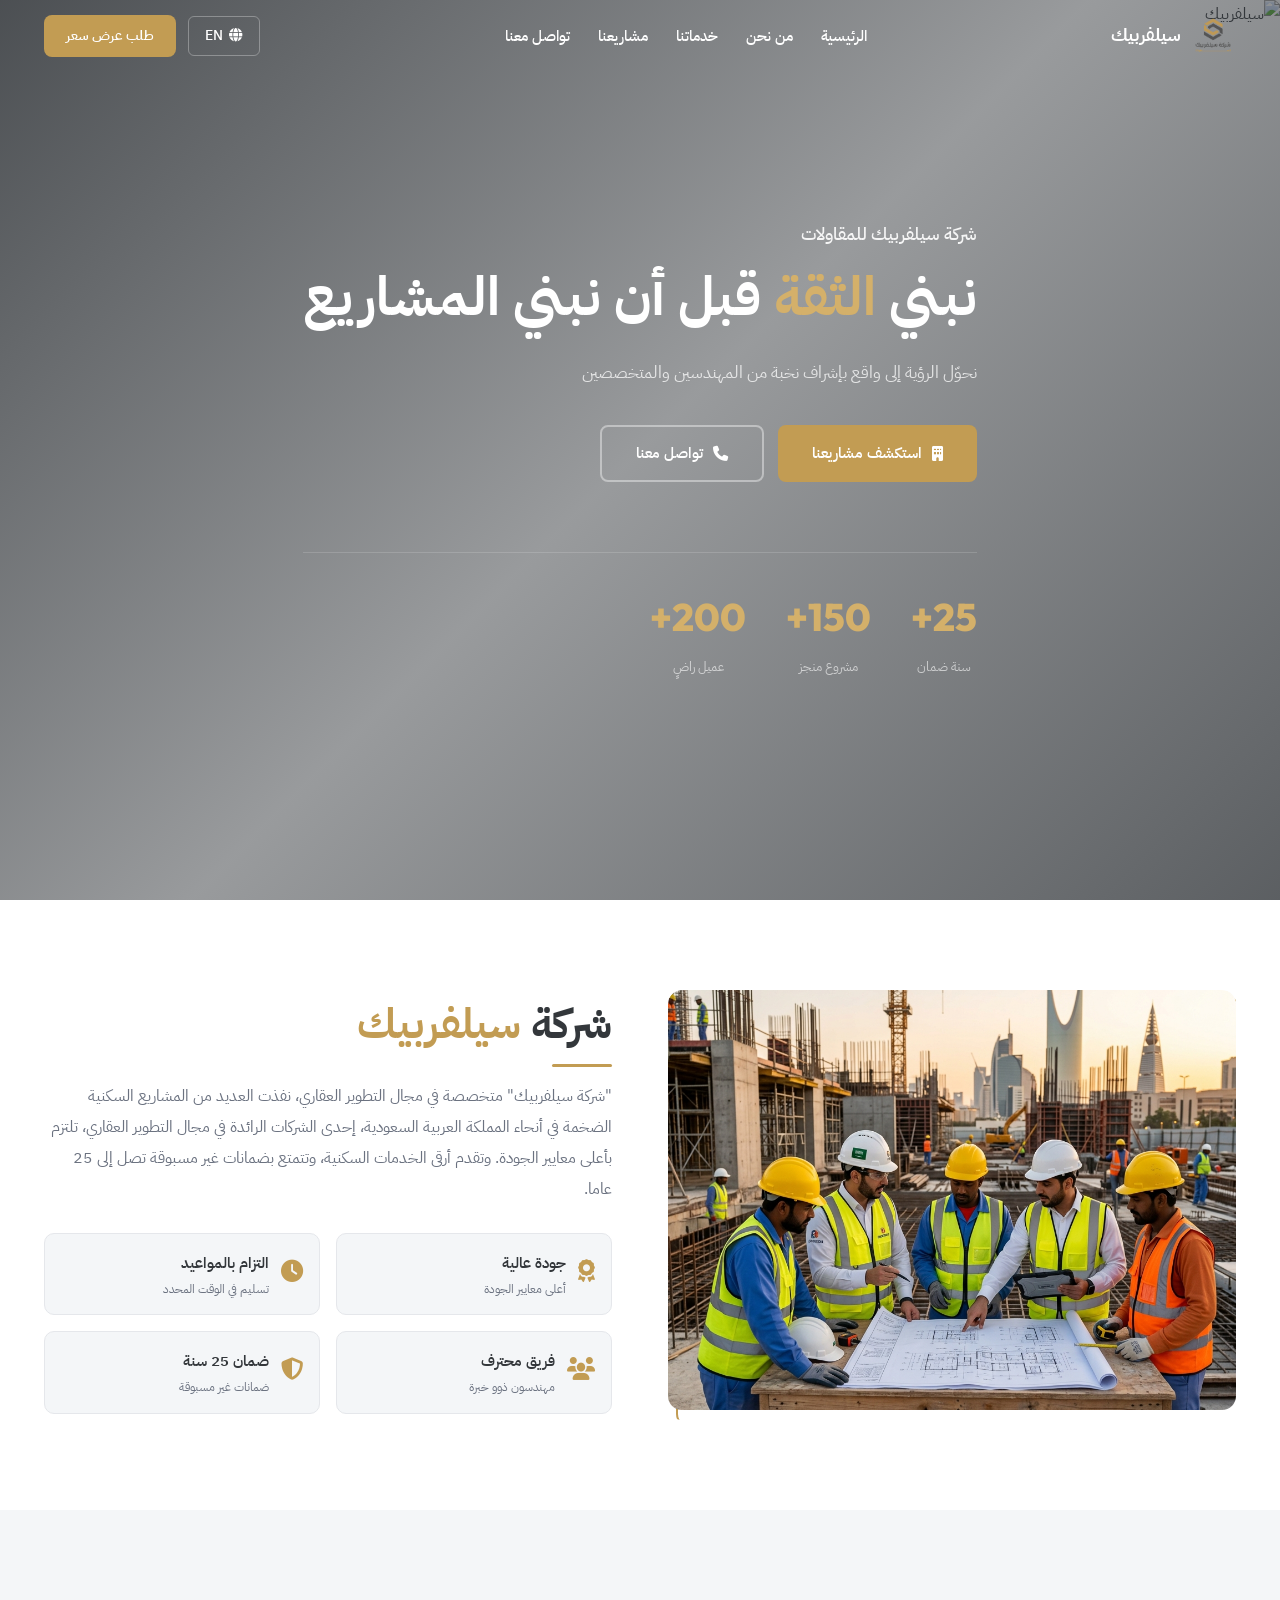
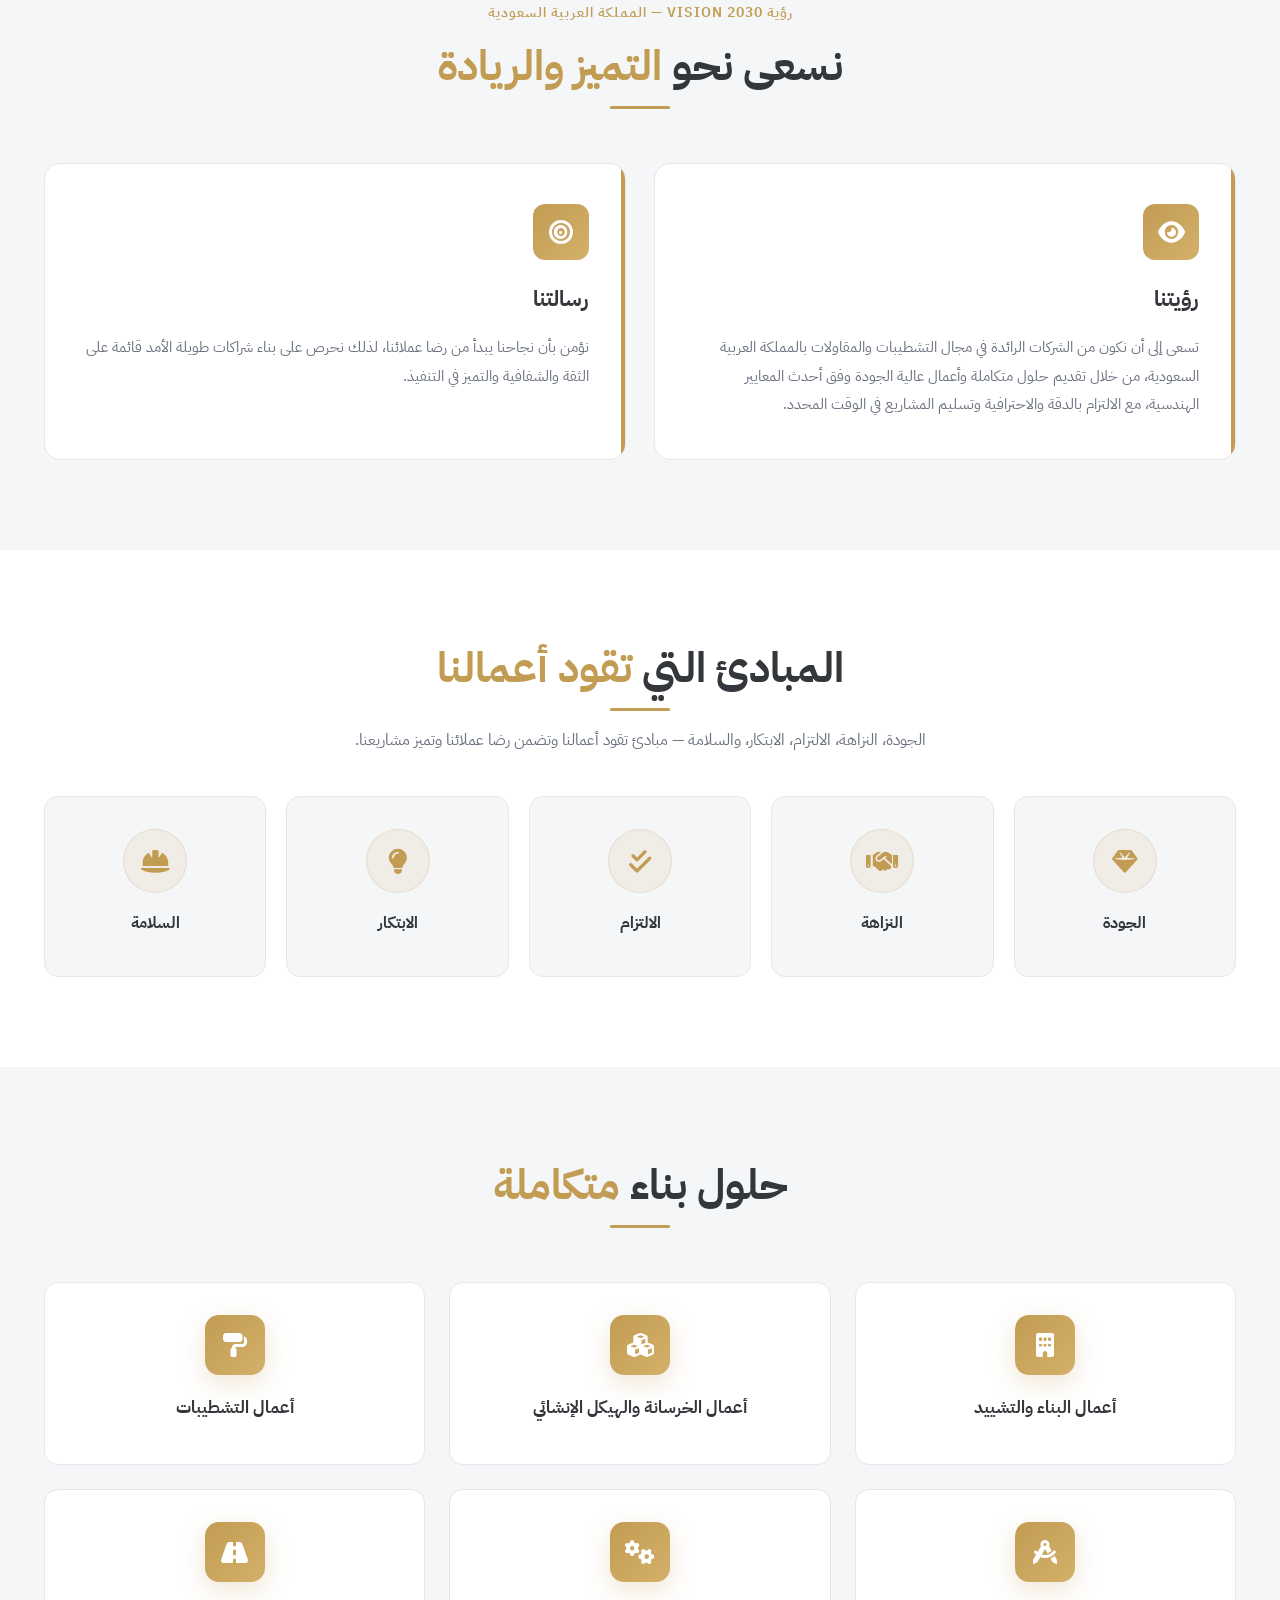
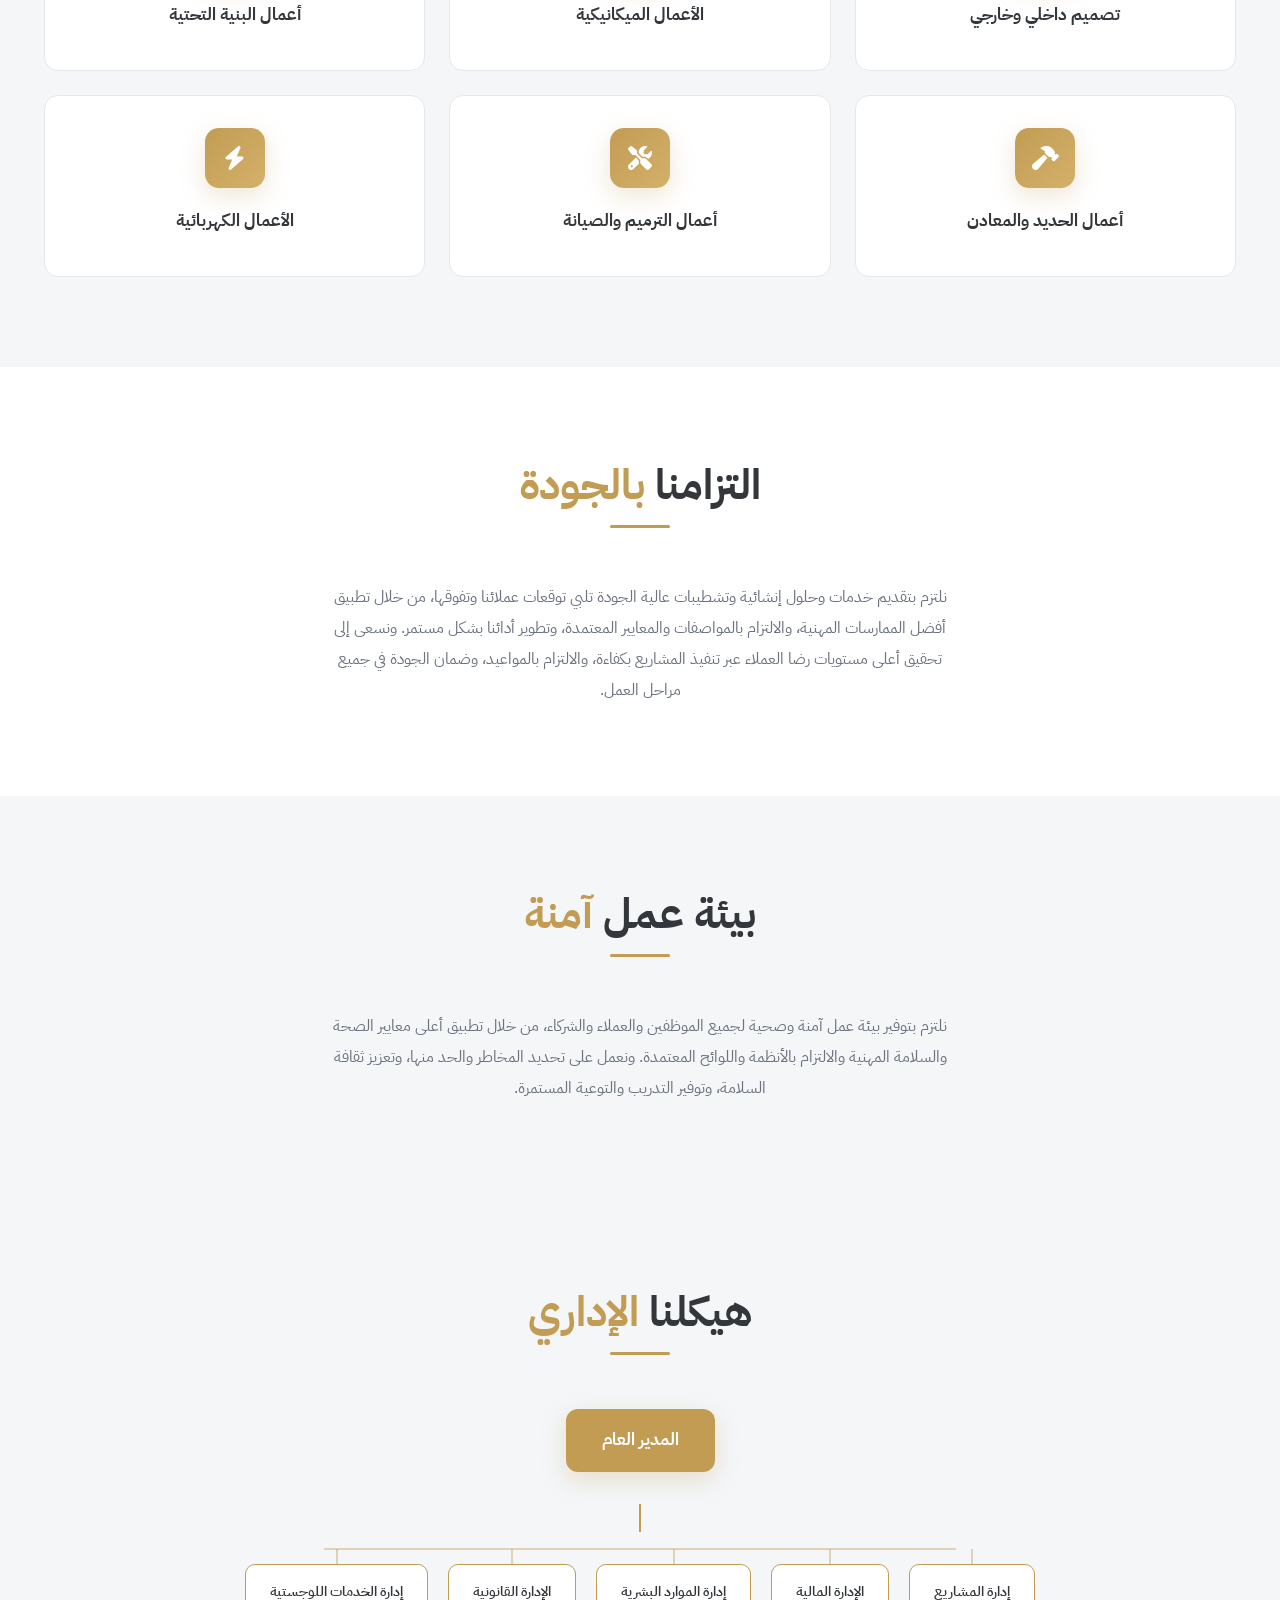
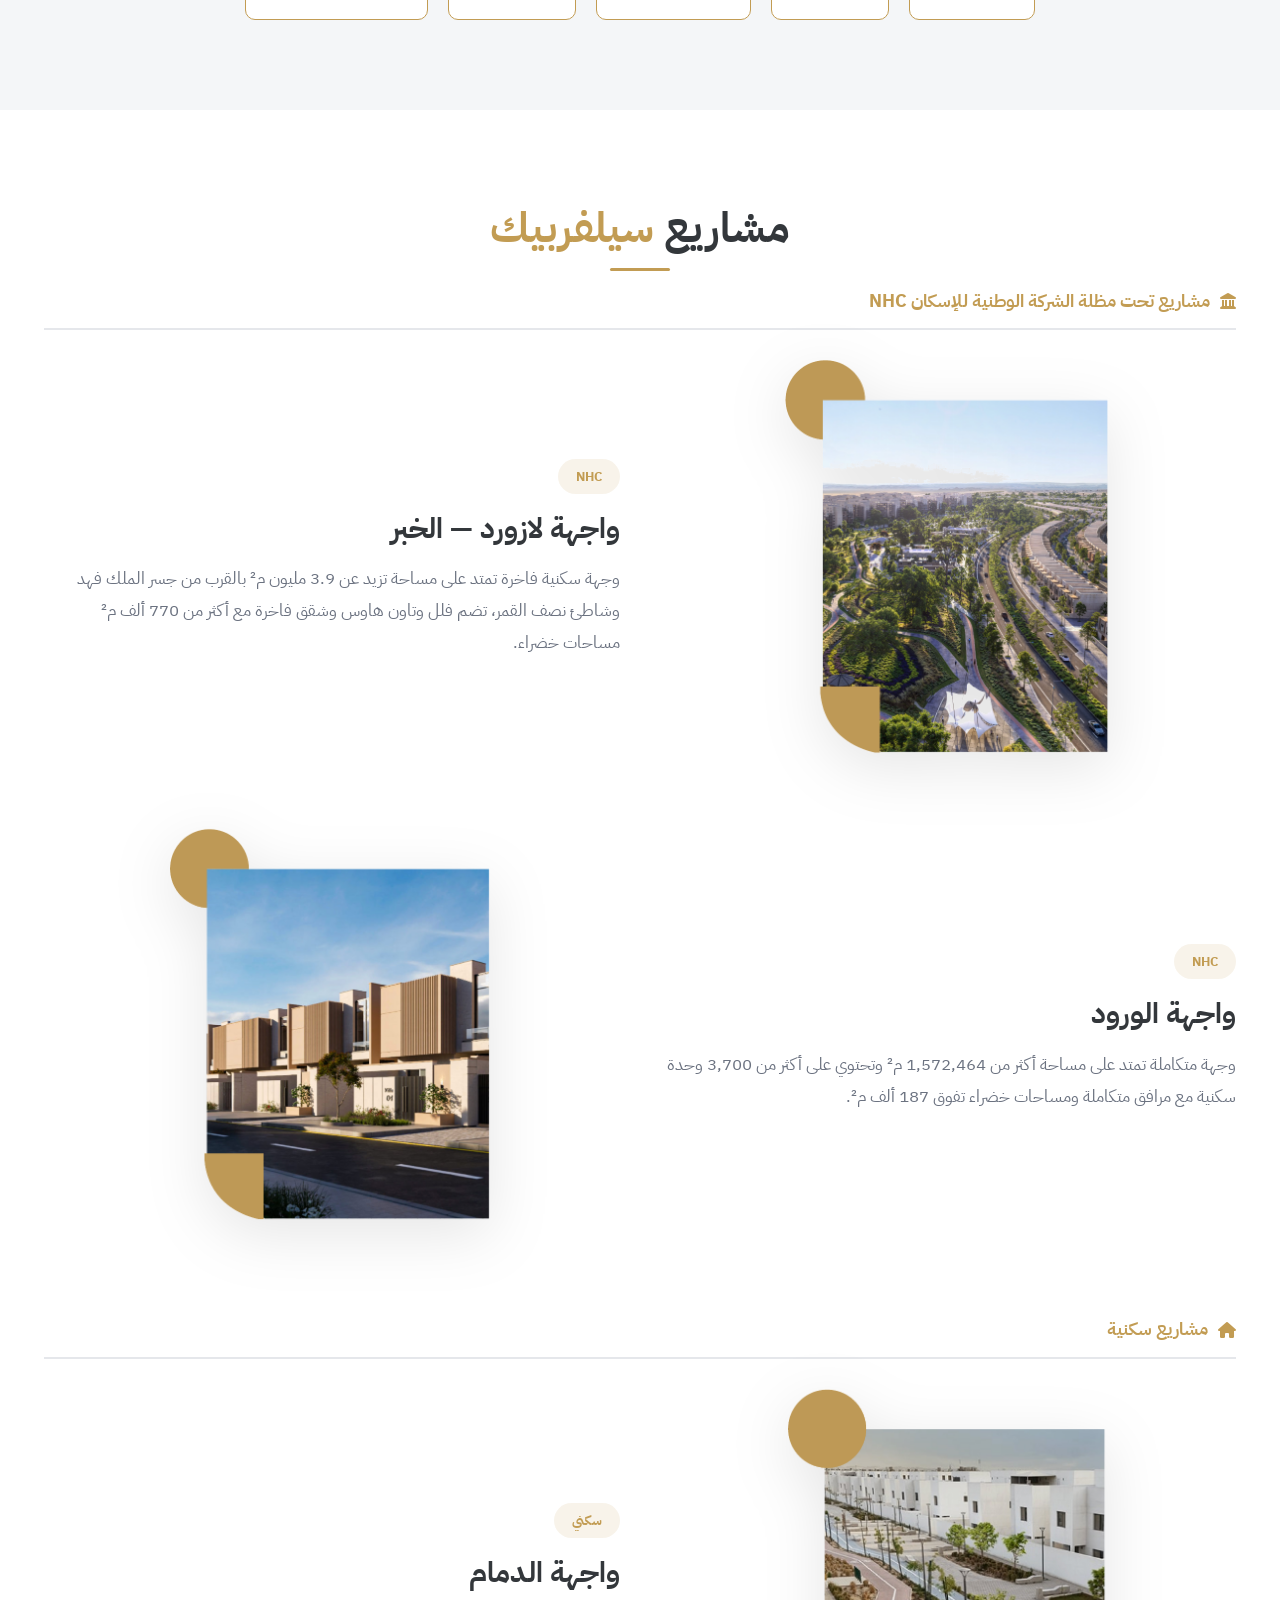
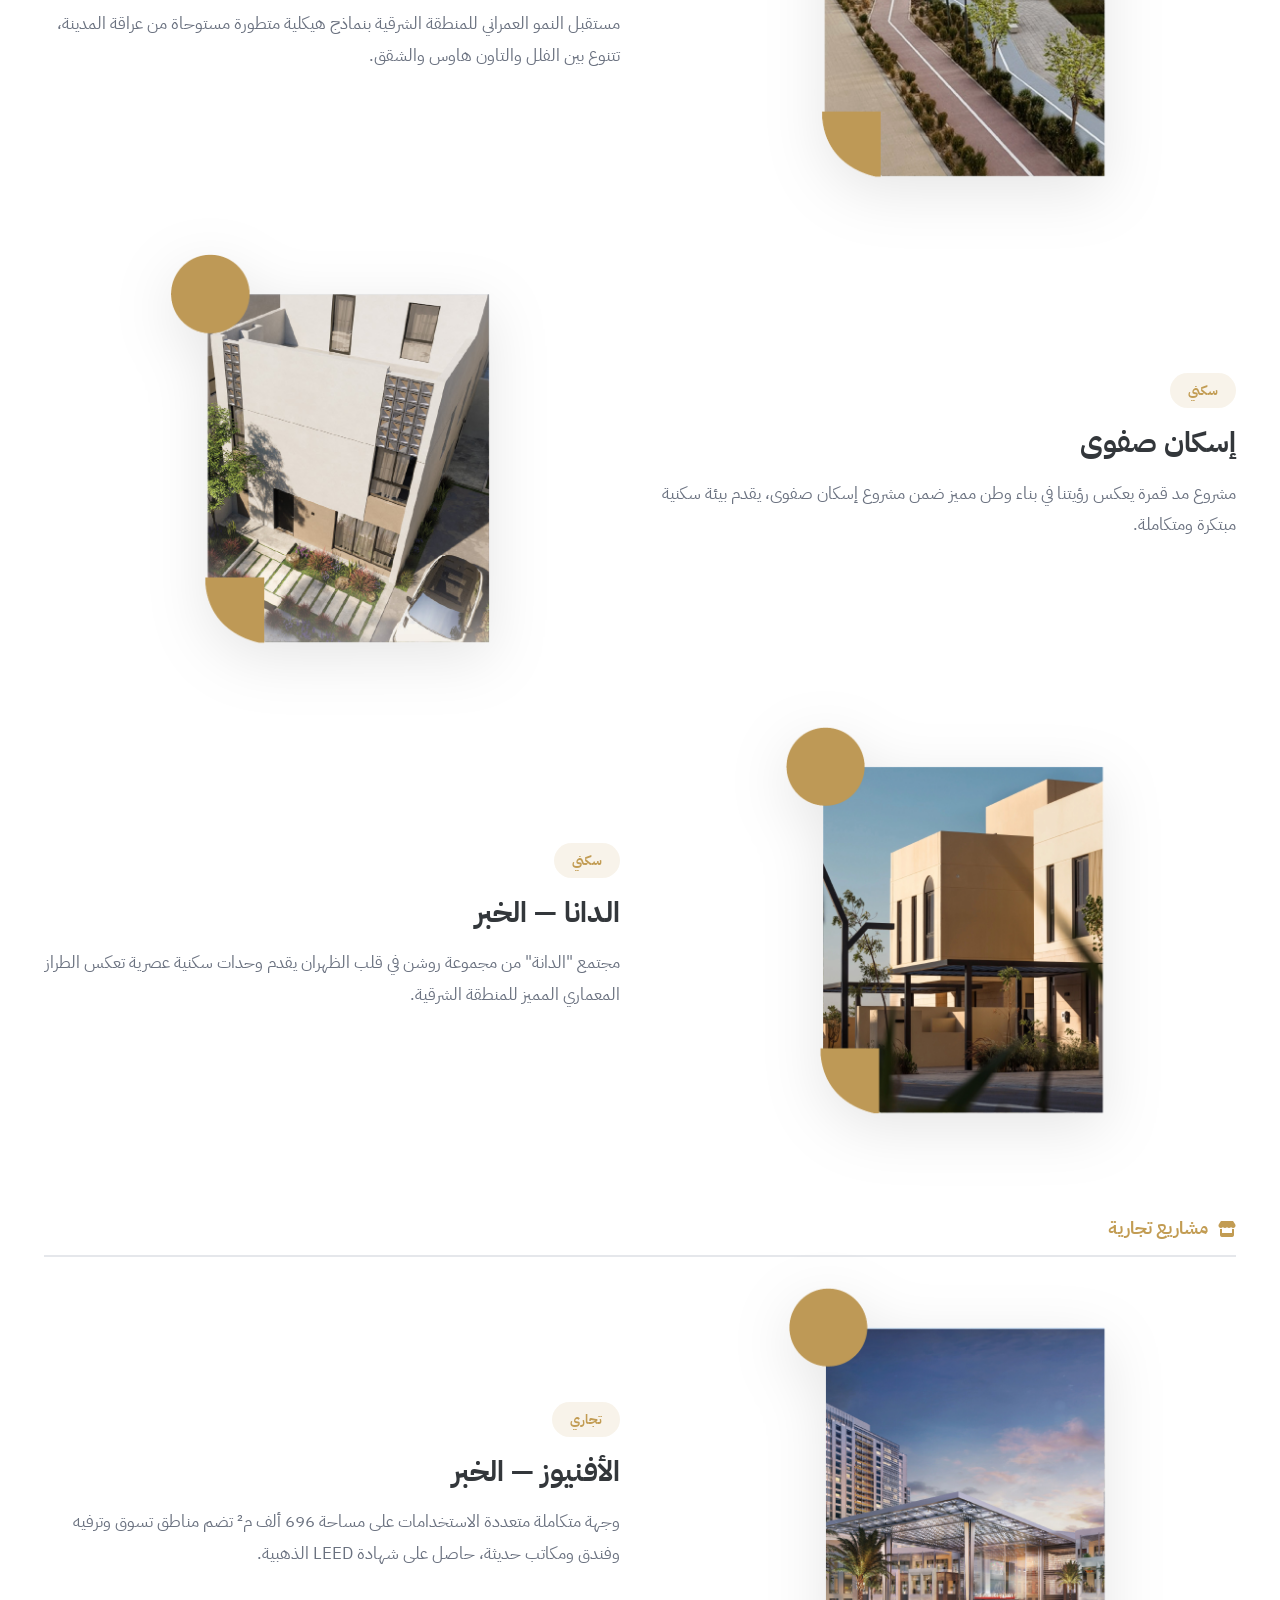
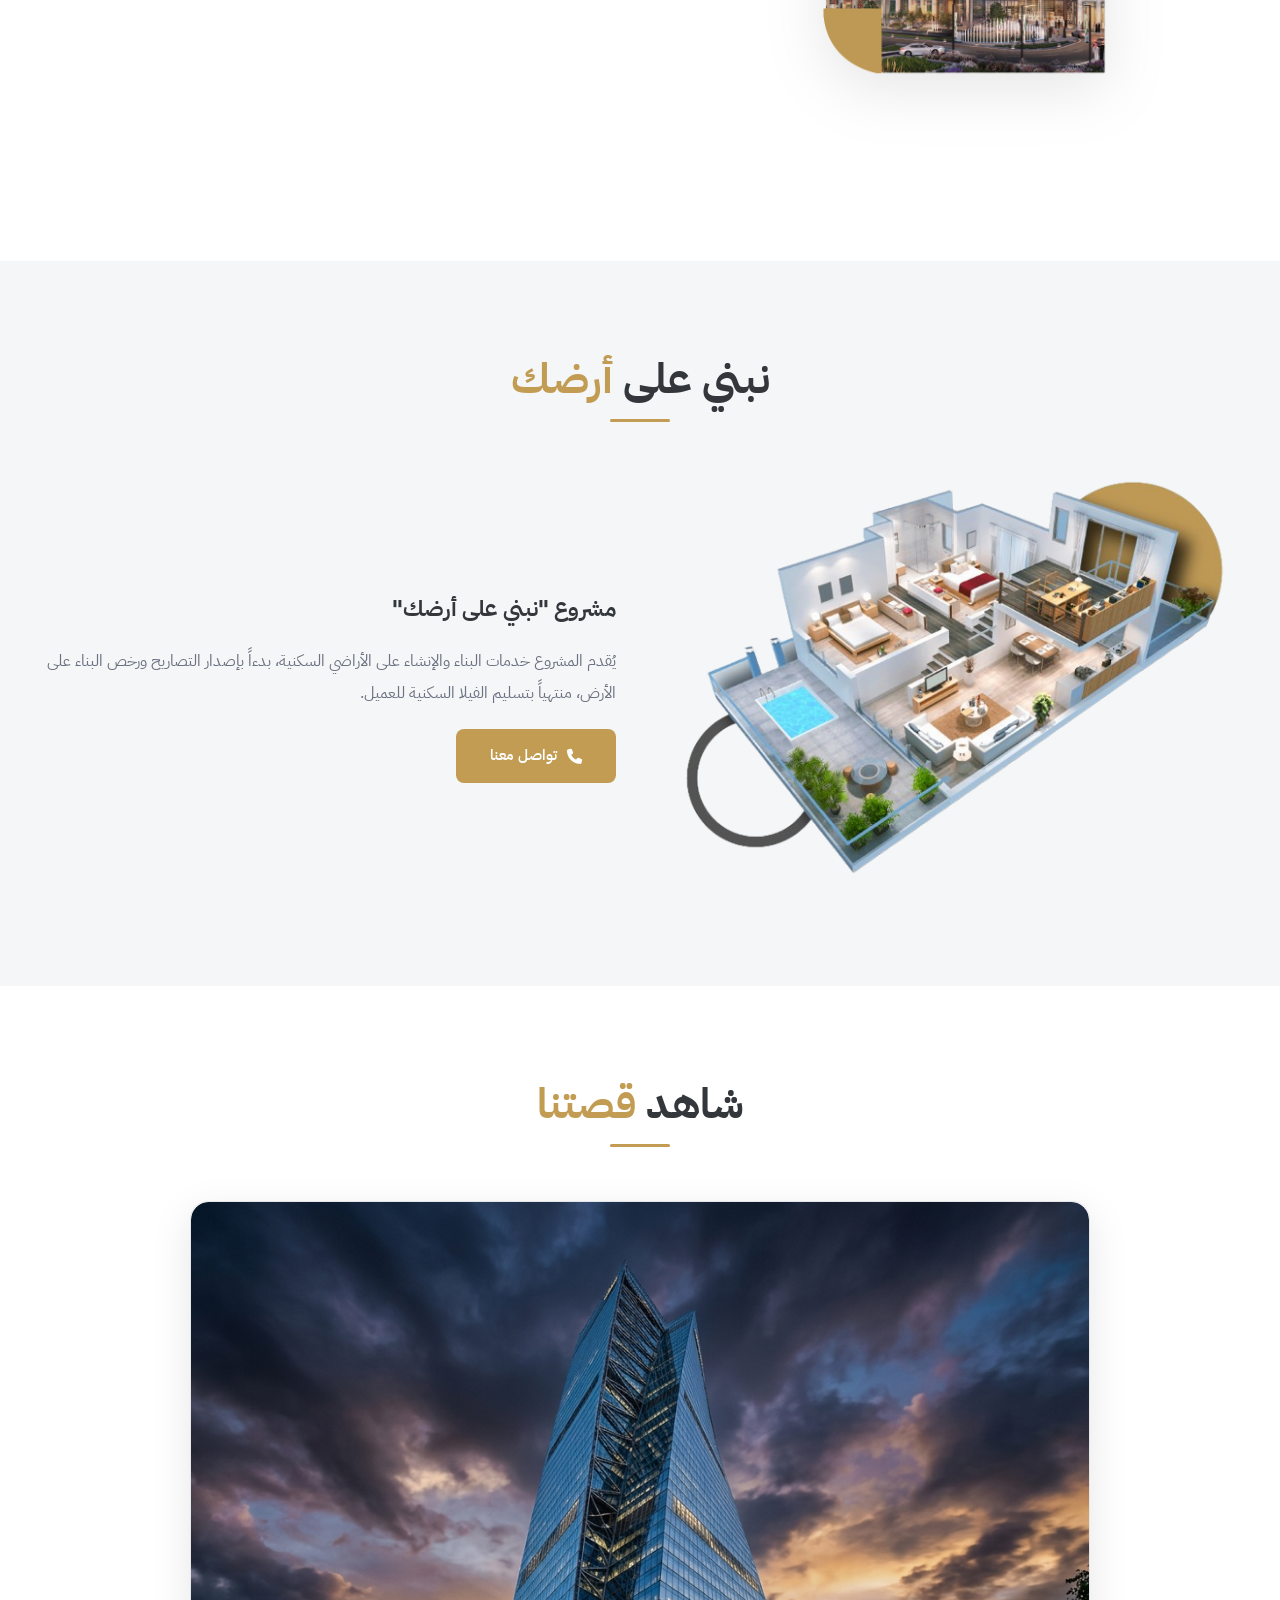
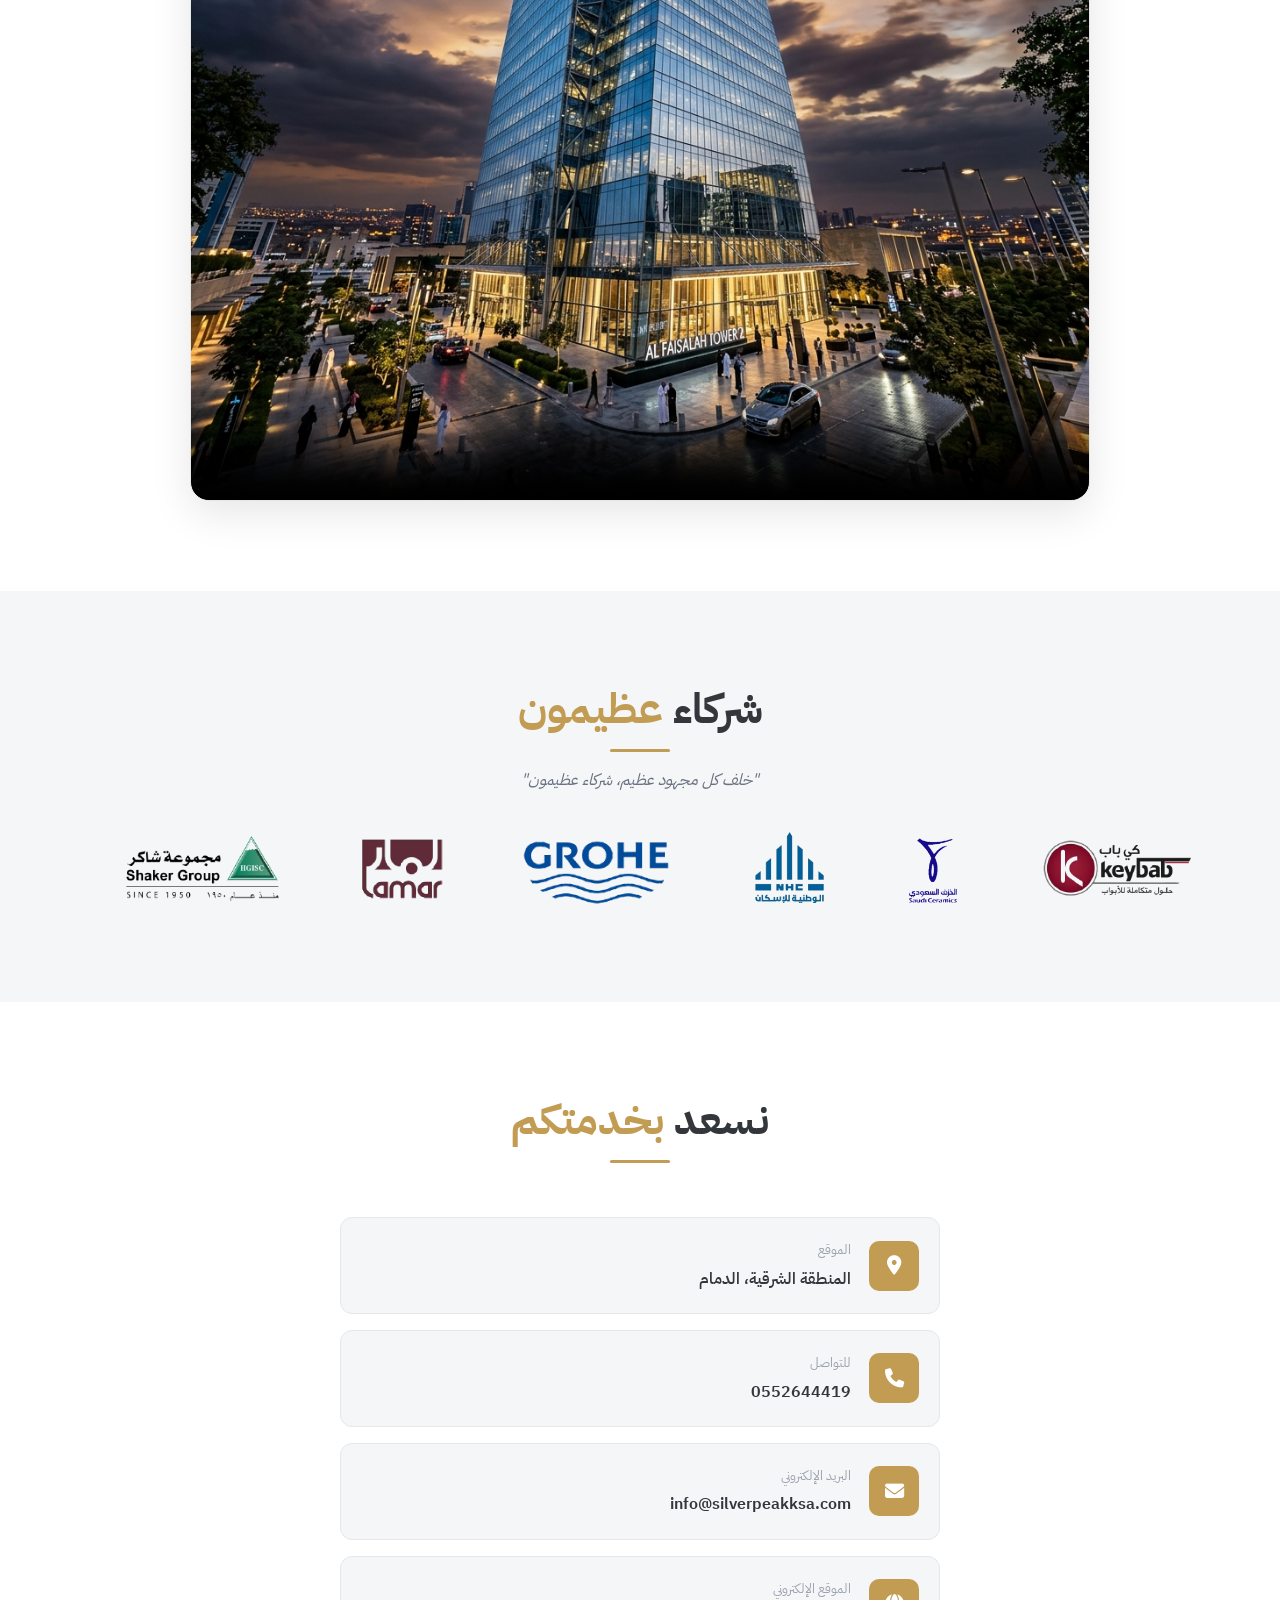
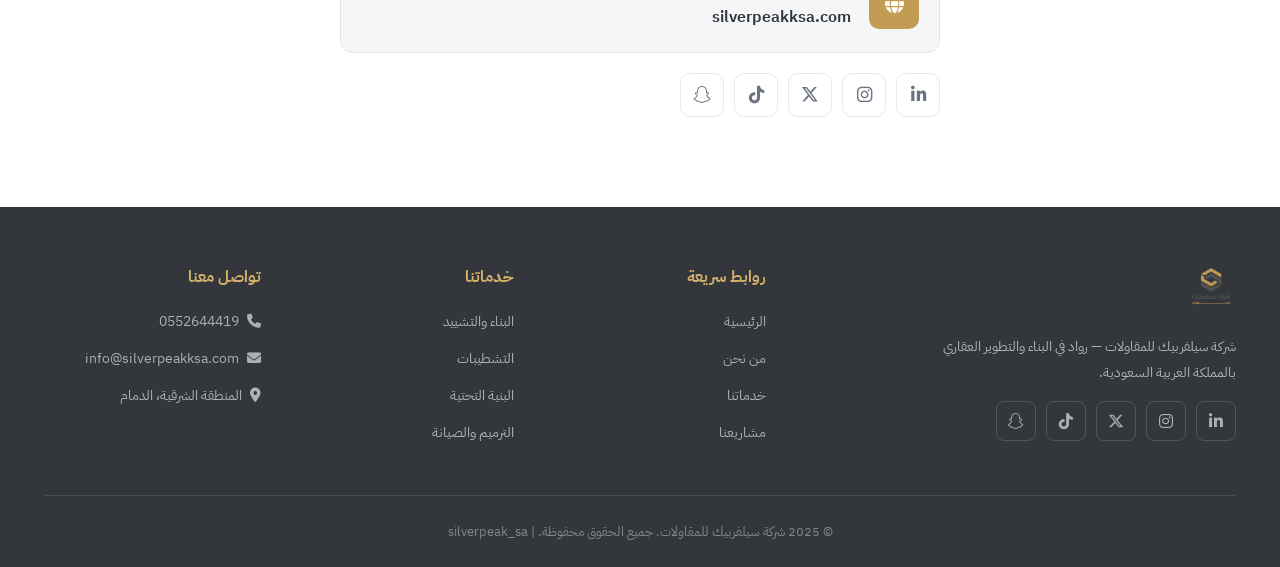
==== ar/index.html @ 05901c63 "Complete SilverPeak bilingual website" ====
<!DOCTYPE html><html lang="ar" dir="rtl"><head><meta charset="UTF-8"><meta name="viewport" content="width=device-width,initial-scale=1.0"><title>شركة سيلفربيك للمقاولات</title><meta name="description" content="شركة سيلفربيك للمقاولات - رواد في البناء والتطوير العقاري"><link rel="icon" href="../assets/images/logo.png"><link rel="stylesheet" href="../style.css"><link rel="stylesheet" href="https://cdnjs.cloudflare.com/ajax/libs/font-awesome/6.5.1/css/all.min.css"></head><body dir="rtl">

<nav class="navbar" id="navbar"><div class="container">
<a href="#" class="navbar-logo"><img src="../assets/images/logo.png" alt="سيلفربيك"><span>سيلفربيك</span></a>
<ul class="nav-links" id="navLinks">
<li><a href="#home">الرئيسية</a></li><li><a href="#about">من نحن</a></li><li><a href="#services">خدماتنا</a></li><li><a href="#projects">مشاريعنا</a></li><li><a href="#contact">تواصل معنا</a></li>
</ul>
<div class="nav-cta"><a href="../en/" class="lang-switch"><i class="fas fa-globe"></i> EN</a><a href="#contact" class="btn btn-gold">طلب عرض سعر</a></div>
<button class="mobile-toggle" id="mobileToggle" aria-label="القائمة"><i class="fas fa-bars"></i></button>
</div></nav>

<section class="hero" id="home"><div class="hero-bg"><img src="../assets/images/hero.png" alt="سيلفربيك"><div class="hero-overlay"></div></div><div class="container"><div class="hero-content">

<p class="hero-company">شركة سيلفربيك للمقاولات</p>
<h1>نبني <span style="color:var(--gold-light)">الثقة</span> قبل أن نبني المشاريع</h1>
<p class="hero-slogan">نحوّل الرؤية إلى واقع بإشراف نخبة من المهندسين والمتخصصين</p>
<div class="hero-buttons"><a href="#projects" class="btn btn-gold"><i class="fas fa-building"></i> استكشف مشاريعنا</a><a href="#contact" class="btn btn-outline" style="border-color:rgba(255,255,255,0.4);color:#fff"><i class="fas fa-phone"></i> تواصل معنا</a></div>
</div>
<div class="hero-stats"><div class="hero-stat"><span class="number" data-count="25">0</span><span class="label">سنة ضمان</span></div><div class="hero-stat"><span class="number" data-count="150">0</span><span class="label">مشروع منجز</span></div><div class="hero-stat"><span class="number" data-count="200">0</span><span class="label">عميل راضٍ</span></div></div>
</div></section>

<section class="about section-padding" id="about"><div class="container"><div class="about-grid">
<div class="about-image reveal"><img src="../assets/images/about-team.png" alt="فريق سيلفربيك"><div class="about-image-accent"></div></div>
<div class="reveal"><h2 class="section-title">شركة <span class="gold-text">سيلفربيك</span></h2>
<p class="section-desc">"شركة سيلفربيك" متخصصة في مجال التطوير العقاري، نفذت العديد من المشاريع السكنية الضخمة في أنحاء المملكة العربية السعودية، إحدى الشركات الرائدة في مجال التطوير العقاري، تلتزم بأعلى معايير الجودة. وتقدم أرقى الخدمات السكنية، وتتمتع بضمانات غير مسبوقة تصل إلى 25 عاما.</p>
<div class="about-features">
<div class="about-feature"><div class="icon"><i class="fas fa-award"></i></div><div><h4>جودة عالية</h4><p>أعلى معايير الجودة</p></div></div>
<div class="about-feature"><div class="icon"><i class="fas fa-clock"></i></div><div><h4>التزام بالمواعيد</h4><p>تسليم في الوقت المحدد</p></div></div>
<div class="about-feature"><div class="icon"><i class="fas fa-users"></i></div><div><h4>فريق محترف</h4><p>مهندسون ذوو خبرة</p></div></div>
<div class="about-feature"><div class="icon"><i class="fas fa-shield-alt"></i></div><div><h4>ضمان 25 سنة</h4><p>ضمانات غير مسبوقة</p></div></div>
</div></div></div></div></section>

<section class="vision-mission section-padding"><div class="container">
<div class="text-center reveal" style="margin-bottom:40px">
<div class="vision-2030">رؤية VISION 2030 — المملكة العربية السعودية</div>
<h2 class="section-title">نسعى نحو <span class="gold-text">التميز والريادة</span></h2></div>
<div class="vm-grid">
<div class="vm-card reveal"><div class="vm-icon"><i class="fas fa-eye"></i></div><h3>رؤيتنا</h3>
<p>تسعى إلى أن نكون من الشركات الرائدة في مجال التشطيبات والمقاولات بالمملكة العربية السعودية، من خلال تقديم حلول متكاملة وأعمال عالية الجودة وفق أحدث المعايير الهندسية، مع الالتزام بالدقة والاحترافية وتسليم المشاريع في الوقت المحدد.</p></div>
<div class="vm-card reveal"><div class="vm-icon"><i class="fas fa-bullseye"></i></div><h3>رسالتنا</h3>
<p>نؤمن بأن نجاحنا يبدأ من رضا عملائنا، لذلك نحرص على بناء شراكات طويلة الأمد قائمة على الثقة والشفافية والتميز في التنفيذ.</p></div>
</div></div></section>

<section class="values section-padding"><div class="container">
<div class="text-center reveal"><h2 class="section-title">المبادئ التي <span class="gold-text">تقود أعمالنا</span></h2>
<p class="section-desc mx-auto">الجودة، النزاهة، الالتزام، الابتكار، والسلامة — مبادئ تقود أعمالنا وتضمن رضا عملائنا وتميز مشاريعنا.</p></div>
<div class="values-grid">
<div class="value-card reveal"><div class="value-icon"><i class="fas fa-gem"></i></div><h4>الجودة</h4></div>
<div class="value-card reveal"><div class="value-icon"><i class="fas fa-handshake"></i></div><h4>النزاهة</h4></div>
<div class="value-card reveal"><div class="value-icon"><i class="fas fa-check-double"></i></div><h4>الالتزام</h4></div>
<div class="value-card reveal"><div class="value-icon"><i class="fas fa-lightbulb"></i></div><h4>الابتكار</h4></div>
<div class="value-card reveal"><div class="value-icon"><i class="fas fa-hard-hat"></i></div><h4>السلامة</h4></div>
</div></div></section>

<section class="services section-padding" id="services"><div class="container">
<div class="text-center reveal"><h2 class="section-title">حلول بناء <span class="gold-text">متكاملة</span></h2></div>
<div class="services-grid">
<div class="service-card reveal"><div class="service-card-icon"><i class="fas fa-building"></i></div><h3>أعمال البناء والتشييد</h3></div>
<div class="service-card reveal"><div class="service-card-icon"><i class="fas fa-cubes"></i></div><h3>أعمال الخرسانة والهيكل الإنشائي</h3></div>
<div class="service-card reveal"><div class="service-card-icon"><i class="fas fa-paint-roller"></i></div><h3>أعمال التشطيبات</h3></div>
<div class="service-card reveal"><div class="service-card-icon"><i class="fas fa-drafting-compass"></i></div><h3>تصميم داخلي وخارجي</h3></div>
<div class="service-card reveal"><div class="service-card-icon"><i class="fas fa-cogs"></i></div><h3>الأعمال الميكانيكية</h3></div>
<div class="service-card reveal"><div class="service-card-icon"><i class="fas fa-road"></i></div><h3>أعمال البنية التحتية</h3></div>
<div class="service-card reveal"><div class="service-card-icon"><i class="fas fa-hammer"></i></div><h3>أعمال الحديد والمعادن</h3></div>
<div class="service-card reveal"><div class="service-card-icon"><i class="fas fa-tools"></i></div><h3>أعمال الترميم والصيانة</h3></div>
<div class="service-card reveal"><div class="service-card-icon"><i class="fas fa-bolt"></i></div><h3>الأعمال الكهربائية</h3></div>
</div></div></section>

<section class="policy section-padding"><div class="container">
<div class="text-center reveal" style="margin-bottom:40px"><h2 class="section-title">التزامنا <span class="gold-text">بالجودة</span></h2></div>
<p class="section-desc mx-auto reveal" style="text-align:center">نلتزم بتقديم خدمات وحلول إنشائية وتشطيبات عالية الجودة تلبي توقعات عملائنا وتفوقها، من خلال تطبيق أفضل الممارسات المهنية، والالتزام بالمواصفات والمعايير المعتمدة، وتطوير أدائنا بشكل مستمر. ونسعى إلى تحقيق أعلى مستويات رضا العملاء عبر تنفيذ المشاريع بكفاءة، والالتزام بالمواعيد، وضمان الجودة في جميع مراحل العمل.</p>
</div></section>

<section class="policy-alt section-padding"><div class="container">
<div class="text-center reveal" style="margin-bottom:40px"><h2 class="section-title">بيئة عمل <span class="gold-text">آمنة</span></h2></div>
<p class="section-desc mx-auto reveal" style="text-align:center">نلتزم بتوفير بيئة عمل آمنة وصحية لجميع الموظفين والعملاء والشركاء، من خلال تطبيق أعلى معايير الصحة والسلامة المهنية والالتزام بالأنظمة واللوائح المعتمدة. ونعمل على تحديد المخاطر والحد منها، وتعزيز ثقافة السلامة، وتوفير التدريب والتوعية المستمرة.</p>
</div></section>

<section class="org-chart section-padding"><div class="container">
<div class="text-center reveal"><h2 class="section-title">هيكلنا <span class="gold-text">الإداري</span></h2></div>
<div class="org-tree reveal"><div class="org-node">المدير العام</div><div class="org-line"></div>
<div class="org-branches">
<div class="org-branch">إدارة المشاريع</div><div class="org-branch">الإدارة المالية</div><div class="org-branch">إدارة الموارد البشرية</div><div class="org-branch">الإدارة القانونية</div><div class="org-branch">إدارة الخدمات اللوجستية</div>
</div></div></div></section>

<section class="projects section-padding" id="projects"><div class="container">
<div class="text-center reveal"><h2 class="section-title">مشاريع <span class="gold-text">سيلفربيك</span></h2></div>

<div class="projects-category"><h3 class="projects-category-title"><i class="fas fa-landmark"></i> مشاريع تحت مظلة الشركة الوطنية للإسكان NHC</h3>
<div class="projects-grid">
<div class="project-card reveal"><div class="project-card-img"><img src="../assets/images/واجهة لازود الخبر.png" alt="لازورد الخبر"></div><div class="project-card-body"><span class="project-tag">NHC</span><h3>واجهة لازورد — الخبر</h3><p>وجهة سكنية فاخرة تمتد على مساحة تزيد عن 3.9 مليون م² بالقرب من جسر الملك فهد وشاطئ نصف القمر، تضم فلل وتاون هاوس وشقق فاخرة مع أكثر من 770 ألف م² مساحات خضراء.</p></div></div>
<div class="project-card reveal"><div class="project-card-img"><img src="../assets/images/واجهة الورود.png" alt="الورود"></div><div class="project-card-body"><span class="project-tag">NHC</span><h3>واجهة الورود</h3><p>وجهة متكاملة تمتد على مساحة أكثر من 1,572,464 م² وتحتوي على أكثر من 3,700 وحدة سكنية مع مرافق متكاملة ومساحات خضراء تفوق 187 ألف م².</p></div></div>
</div></div>

<div class="projects-category"><h3 class="projects-category-title"><i class="fas fa-home"></i> مشاريع سكنية</h3>
<div class="projects-grid">
<div class="project-card reveal"><div class="project-card-img"><img src="../assets/images/واجهة الدمام.png" alt="واجهة الدمام"></div><div class="project-card-body"><span class="project-tag">سكني</span><h3>واجهة الدمام</h3><p>مستقبل النمو العمراني للمنطقة الشرقية بنماذج هيكلية متطورة مستوحاة من عراقة المدينة، تتنوع بين الفلل والتاون هاوس والشقق.</p></div></div>
<div class="project-card reveal"><div class="project-card-img"><img src="../assets/images/إسكان صفوى.png" alt="إسكان صفوى"></div><div class="project-card-body"><span class="project-tag">سكني</span><h3>إسكان صفوى</h3><p>مشروع مد قمرة يعكس رؤيتنا في بناء وطن مميز ضمن مشروع إسكان صفوى، يقدم بيئة سكنية مبتكرة ومتكاملة.</p></div></div>
<div class="project-card reveal"><div class="project-card-img"><img src="../assets/images/الدانا بالخبر.png" alt="الدانا بالخبر"></div><div class="project-card-body"><span class="project-tag">سكني</span><h3>الدانا — الخبر</h3><p>مجتمع "الدانة" من مجموعة روشن في قلب الظهران يقدم وحدات سكنية عصرية تعكس الطراز المعماري المميز للمنطقة الشرقية.</p></div></div>
</div></div>

<div class="projects-category"><h3 class="projects-category-title"><i class="fas fa-store"></i> مشاريع تجارية</h3>
<div class="projects-grid">
<div class="project-card reveal"><div class="project-card-img"><img src="../assets/images/الأفنيوز الخبر.png" alt="الأفنيوز الخبر"></div><div class="project-card-body"><span class="project-tag">تجاري</span><h3>الأفنيوز — الخبر</h3><p>وجهة متكاملة متعددة الاستخدامات على مساحة 696 ألف م² تضم مناطق تسوق وترفيه وفندق ومكاتب حديثة، حاصل على شهادة LEED الذهبية.</p></div></div>
</div></div>
</div></section>

<section class="build-land section-padding"><div class="container">
<div class="text-center reveal"><h2 class="section-title">نبني على <span class="gold-text">أرضك</span></h2></div>
<div class="build-land-grid">
<div class="build-land-img reveal"><img src="../assets/images/نبني على أرضك.png" alt="نبني على أرضك"></div>
<div class="build-land-content reveal"><h3>مشروع "نبني على أرضك"</h3><p>يُقدم المشروع خدمات البناء والإنشاء على الأراضي السكنية، بدءاً بإصدار التصاريح ورخص البناء على الأرض، منتهياً بتسليم الفيلا السكنية للعميل.</p><a href="#contact" class="btn btn-gold" style="margin-top:20px"><i class="fas fa-phone"></i> تواصل معنا</a></div>
</div></div></section>

<section class="video-section section-padding"><div class="container">
<div class="text-center reveal"><h2 class="section-title">شاهد <span class="gold-text">قصتنا</span></h2></div>
<div class="video-wrapper reveal"><video controls poster="../assets/images/hero-building.png" preload="metadata"><source src="../assets/video/promo.mp4" type="video/mp4">متصفحك لا يدعم عرض الفيديو</video></div>
</div></section>

<section class="partners section-padding"><div class="container">
<div class="text-center reveal"><h2 class="section-title">شركاء <span class="gold-text">عظيمون</span></h2>
<p class="partners-quote">"خلف كل مجهود عظيم، شركاء عظيمون"</p></div>
<div class="partners-marquee"><div class="partners-track">
<img src="../assets/images/Partners.png" alt="شركاء النجاح" style="height:60px">
<img src="../assets/images/Partners copy.png" alt="شركاء النجاح" style="height:60px">
<img src="../assets/images/Partners copy copy.png" alt="شركاء النجاح" style="height:60px">
<img src="../assets/images/Partners copy copy copy.png" alt="شركاء النجاح" style="height:60px">
<img src="../assets/images/Partners copy copy copy copy.png" alt="شركاء النجاح" style="height:60px">
<img src="../assets/images/Partners (1).png" alt="شركاء النجاح" style="height:60px">
<img src="../assets/images/Partners (1) copy.png" alt="شركاء النجاح" style="height:60px">
<img src="../assets/images/Partners (1) copy copy.png" alt="شركاء النجاح" style="height:60px">
<img src="../assets/images/Partners (1) copy copy copy.png" alt="شركاء النجاح" style="height:60px">
<img src="../assets/images/Partners (1) copy copy copy copy.png" alt="شركاء النجاح" style="height:60px">
<!-- Duplicate for continuous scroll -->
<img src="../assets/images/Partners.png" alt="شركاء النجاح" style="height:60px">
<img src="../assets/images/Partners copy.png" alt="شركاء النجاح" style="height:60px">
<img src="../assets/images/Partners copy copy.png" alt="شركاء النجاح" style="height:60px">
<img src="../assets/images/Partners copy copy copy.png" alt="شركاء النجاح" style="height:60px">
<img src="../assets/images/Partners copy copy copy copy.png" alt="شركاء النجاح" style="height:60px">
<img src="../assets/images/Partners (1).png" alt="شركاء النجاح" style="height:60px">
<img src="../assets/images/Partners (1) copy.png" alt="شركاء النجاح" style="height:60px">
<img src="../assets/images/Partners (1) copy copy.png" alt="شركاء النجاح" style="height:60px">
<img src="../assets/images/Partners (1) copy copy copy.png" alt="شركاء النجاح" style="height:60px">
<img src="../assets/images/Partners (1) copy copy copy copy.png" alt="شركاء النجاح" style="height:60px">
</div></div>
</div></section>

<section class="contact section-padding" id="contact"><div class="container">
<div class="text-center reveal"><h2 class="section-title">نسعد <span class="gold-text">بخدمتكم</span></h2></div>
<div class="contact-grid">
<div class="reveal">
<div class="contact-info-card"><div class="contact-icon-box"><i class="fas fa-map-marker-alt"></i></div><div><h4>الموقع</h4><p>المنطقة الشرقية، الدمام</p></div></div>
<div class="contact-info-card"><div class="contact-icon-box"><i class="fas fa-phone"></i></div><div><h4>للتواصل</h4><p><a href="tel:0552644419" dir="ltr">0552644419</a></p></div></div>
<div class="contact-info-card"><div class="contact-icon-box"><i class="fas fa-envelope"></i></div><div><h4>البريد الإلكتروني</h4><p><a href="mailto:info@silverpeakksa.com">info@silverpeakksa.com</a></p></div></div>
<div class="contact-info-card"><div class="contact-icon-box"><i class="fas fa-globe"></i></div><div><h4>الموقع الإلكتروني</h4><p><a href="https://silverpeakksa.com">silverpeakksa.com</a></p></div></div>
<div class="contact-social">
<a href="#" aria-label="LinkedIn"><i class="fab fa-linkedin-in"></i></a>
<a href="#" aria-label="Instagram"><i class="fab fa-instagram"></i></a>
<a href="#" aria-label="X"><i class="fab fa-x-twitter"></i></a>
<a href="#" aria-label="TikTok"><i class="fab fa-tiktok"></i></a>
<a href="#" aria-label="Snapchat"><i class="fab fa-snapchat-ghost"></i></a>
</div>
</div>

</div></div></section>

<footer class="footer"><div class="container">
<div class="footer-grid">
<div class="footer-brand"><img src="../assets/images/logo.png" alt="سيلفربيك"><p>شركة سيلفربيك للمقاولات — رواد في البناء والتطوير العقاري بالمملكة العربية السعودية.</p>
<div class="footer-social"><a href="#"><i class="fab fa-linkedin-in"></i></a><a href="#"><i class="fab fa-instagram"></i></a><a href="#"><i class="fab fa-x-twitter"></i></a><a href="#"><i class="fab fa-tiktok"></i></a><a href="#"><i class="fab fa-snapchat-ghost"></i></a></div></div>
<div><h4>روابط سريعة</h4><ul class="footer-links"><li><a href="#home">الرئيسية</a></li><li><a href="#about">من نحن</a></li><li><a href="#services">خدماتنا</a></li><li><a href="#projects">مشاريعنا</a></li></ul></div>
<div><h4>خدماتنا</h4><ul class="footer-links"><li><a href="#services">البناء والتشييد</a></li><li><a href="#services">التشطيبات</a></li><li><a href="#services">البنية التحتية</a></li><li><a href="#services">الترميم والصيانة</a></li></ul></div>
<div><h4>تواصل معنا</h4><ul class="footer-links"><li><a href="tel:0552644419"><i class="fas fa-phone" style="margin-left:8px"></i>0552644419</a></li><li><a href="mailto:info@silverpeakksa.com"><i class="fas fa-envelope" style="margin-left:8px"></i>info@silverpeakksa.com</a></li><li><a href="#"><i class="fas fa-map-marker-alt" style="margin-left:8px"></i>المنطقة الشرقية، الدمام</a></li></ul></div>
</div>
<div class="footer-bottom"><p>© 2025 شركة سيلفربيك للمقاولات. جميع الحقوق محفوظة. | silverpeak_sa</p></div>
</div></footer>

<script>
const nb=document.getElementById('navbar');window.addEventListener('scroll',()=>nb.classList.toggle('scrolled',scrollY>50));
document.getElementById('mobileToggle').addEventListener('click',()=>document.getElementById('navLinks').classList.toggle('active'));
document.querySelectorAll('.nav-links a').forEach(a=>a.addEventListener('click',()=>document.getElementById('navLinks').classList.remove('active')));
const obs=new IntersectionObserver(e=>e.forEach((en,i)=>{if(en.isIntersecting){setTimeout(()=>en.target.classList.add('visible'),i*80);obs.unobserve(en.target)}}),{threshold:0.12});
document.querySelectorAll('.reveal').forEach(el=>obs.observe(el));
const cObs=new IntersectionObserver(e=>e.forEach(en=>{if(en.isIntersecting){const el=en.target,t=+el.dataset.count;let c=0;const inc=t/50,tm=setInterval(()=>{c+=inc;if(c>=t){el.textContent=t+'+';clearInterval(tm)}else el.textContent=Math.floor(c)+'+'},30);cObs.unobserve(el)}}),{threshold:0.5});
document.querySelectorAll('[data-count]').forEach(c=>cObs.observe(c));

</script></body></html>
---- style.css ----
@import url('https://fonts.googleapis.com/css2?family=IBM+Plex+Sans+Arabic:wght@300;400;500;600;700&family=Outfit:wght@300;400;500;600;700;800;900&display=swap');

:root {
  --gold: #C29C53;
  --gold-light: #d4b06a;
  --gold-dark: #a8843f;
  --bg: #FFFFFF;
  --bg-alt: #F4F6F8;
  --text: #33373B;
  --text-light: #6B7280;
  --text-muted: #9CA3AF;
  --border: #E5E7EB;
  --font-ar: 'IBM Plex Sans Arabic', sans-serif;
  --font-en: 'Outfit', sans-serif;
  --transition: 0.4s cubic-bezier(0.25, 0.46, 0.45, 0.94);
  --shadow-sm: 0 1px 3px rgba(0,0,0,0.06);
  --shadow-md: 0 4px 16px rgba(0,0,0,0.08);
  --shadow-lg: 0 12px 40px rgba(0,0,0,0.1);
  --shadow-gold: 0 8px 24px rgba(194,156,83,0.25);
}

*, *::before, *::after { margin:0; padding:0; box-sizing:border-box; }
html { scroll-behavior:smooth; font-size:16px; }

body {
  font-family: var(--font-ar);
  background: var(--bg);
  color: var(--text);
  overflow-x: hidden;
  line-height: 1.8;
}
body[dir="rtl"] { direction: rtl; }
body[dir="ltr"] { direction: ltr; font-family: var(--font-en); }

::-webkit-scrollbar { width:6px; }
::-webkit-scrollbar-track { background:#f1f1f1; }
::-webkit-scrollbar-thumb { background:var(--gold); border-radius:3px; }

/* ─── Utility ─── */
.container { max-width:1240px; margin:0 auto; padding:0 24px; }
.section-padding { padding:90px 0; }
.text-center { text-align:center; }
.mx-auto { margin-left:auto; margin-right:auto; }

.section-badge {
  display:inline-block; padding:6px 22px;
  border:1.5px solid var(--gold); color:var(--gold);
  font-size:0.82rem; font-weight:600; letter-spacing:1px;
  border-radius:50px; margin-bottom:14px;
}
.section-title {
  font-size:clamp(1.8rem,3.5vw,2.6rem); font-weight:700;
  color:var(--text); margin-bottom:14px; line-height:1.35;
  position:relative; display:inline-block;
}
.section-title::after {
  content:''; display:block; width:60px; height:3px;
  background:var(--gold); margin-top:12px; border-radius:2px;
}
.text-center .section-title::after { margin-left:auto; margin-right:auto; }
.gold-text { color:var(--gold); }
.section-desc { font-size:1.02rem; color:var(--text-light); max-width:620px; line-height:1.9; }

/* ─── Buttons ─── */
.btn {
  display:inline-flex; align-items:center; gap:10px;
  padding:13px 34px; font-family:inherit; font-size:0.95rem;
  font-weight:600; border:none; border-radius:8px; cursor:pointer;
  transition:var(--transition); text-decoration:none;
}
.btn-gold { background:var(--gold); color:#fff; }
.btn-gold:hover { background:var(--gold-dark); transform:translateY(-2px); box-shadow:var(--shadow-gold); }
.btn-outline { background:transparent; border:2px solid var(--gold); color:var(--gold); }
.btn-outline:hover { background:var(--gold); color:#fff; transform:translateY(-2px); }
.btn-white { background:#fff; color:var(--text); border:1px solid var(--border); }
.btn-white:hover { border-color:var(--gold); color:var(--gold); }

/* ─── NAVBAR ─── */
.navbar {
  position:fixed; top:0; left:0; right:0; z-index:1000;
  padding:14px 0; transition:var(--transition); background:transparent;
}
.navbar.scrolled {
  background:rgba(255,255,255,0.97); backdrop-filter:blur(20px);
  padding:8px 0; box-shadow:0 2px 20px rgba(0,0,0,0.06);
}
.navbar .container { display:flex; align-items:center; justify-content:space-between; }
.navbar-logo { display:flex; align-items:center; gap:10px; text-decoration:none; }
.navbar-logo img { height:44px; width:auto; }
.navbar-logo span { font-size:1.1rem; font-weight:700; color:#fff; }
.navbar.scrolled .navbar-logo span { color:var(--text); }
.nav-links { display:flex; align-items:center; gap:28px; list-style:none; }
.nav-links a {
  color:#fff; text-decoration:none; font-size:0.92rem; font-weight:500;
  position:relative; transition:var(--transition);
}
.navbar.scrolled .nav-links a { color:var(--text); }
.nav-links a::after {
  content:''; position:absolute; bottom:-4px; width:0; height:2px;
  background:var(--gold); transition:var(--transition);
}
body[dir="rtl"] .nav-links a::after { right:0; }
body[dir="ltr"] .nav-links a::after { left:0; }
.nav-links a:hover { color:var(--gold); }
.nav-links a:hover::after { width:100%; }
.nav-cta { display:flex; align-items:center; gap:12px; }
.nav-cta .btn { padding:9px 22px; font-size:0.85rem; }
.lang-switch {
  display:inline-flex; align-items:center; gap:6px; padding:7px 16px;
  border:1.5px solid rgba(255,255,255,0.3); border-radius:6px;
  color:#fff; text-decoration:none; font-size:0.85rem; font-weight:500;
  transition:var(--transition);
}
.navbar.scrolled .lang-switch { border-color:var(--border); color:var(--text); }
.lang-switch:hover { border-color:var(--gold); color:var(--gold); }
.mobile-toggle {
  display:none; background:none; border:none; color:#fff;
  font-size:1.5rem; cursor:pointer;
}
.navbar.scrolled .mobile-toggle { color:var(--text); }

/* ─── HERO ─── */
.hero { position:relative; min-height:100vh; display:flex; align-items:center; overflow:hidden; }
.hero-bg { position:absolute; inset:0; z-index:0; }
.hero-bg img { width:100%; height:100%; object-fit:cover; }
.hero-overlay { position:absolute; inset:0; background:linear-gradient(135deg,rgba(51,55,59,0.88) 0%,rgba(51,55,59,0.5) 50%,rgba(51,55,59,0.8) 100%); }
.hero .container { position:relative; z-index:2; }
.hero-content { max-width:680px; }
.hero-profile-tag {
  display:inline-block; padding:8px 24px; background:rgba(194,156,83,0.15);
  border:1px solid rgba(194,156,83,0.3); border-radius:50px;
  color:var(--gold-light); font-size:0.9rem; font-weight:600;
  letter-spacing:2px; margin-bottom:20px;
}
.hero-company { color:rgba(255,255,255,0.9); font-size:1.1rem; font-weight:500; margin-bottom:12px; }
.hero h1 { font-size:clamp(2.2rem,4.5vw,3.4rem); font-weight:800; line-height:1.3; margin-bottom:24px; color:#fff; }
.hero-slogan { font-size:1.05rem; color:rgba(255,255,255,0.75); margin-bottom:36px; max-width:560px; line-height:1.9; }
.hero-buttons { display:flex; gap:14px; flex-wrap:wrap; }
.hero-stats {
  display:flex; gap:40px; margin-top:70px; padding-top:30px;
  border-top:1px solid rgba(255,255,255,0.15);
}
.hero-stat { text-align:center; }
.hero-stat .number { font-family:var(--font-en); font-size:2.4rem; font-weight:800; color:var(--gold-light); display:block; }
.hero-stat .label { font-size:0.82rem; color:rgba(255,255,255,0.6); margin-top:4px; }

/* ─── ABOUT ─── */
.about { background:var(--bg); }
.about-grid { display:grid; grid-template-columns:1fr 1fr; gap:56px; align-items:center; }
.about-image { position:relative; border-radius:14px; overflow:hidden; }
.about-image img { width:100%; height:420px; object-fit:cover; border-radius:14px; }
.about-image-accent {
  position:absolute; bottom:-8px; width:100%; height:100%;
  border:2.5px solid var(--gold); border-radius:14px; z-index:-1;
}
body[dir="rtl"] .about-image-accent { right:-8px; }
body[dir="ltr"] .about-image-accent { left:-8px; }
.about-features { display:grid; grid-template-columns:1fr 1fr; gap:16px; margin-top:28px; }
.about-feature {
  display:flex; align-items:flex-start; gap:12px; padding:16px;
  background:var(--bg-alt); border-radius:10px; border:1px solid var(--border);
  transition:var(--transition);
}
.about-feature:hover { border-color:var(--gold); transform:translateY(-2px); box-shadow:var(--shadow-sm); }
.about-feature .icon { font-size:1.4rem; color:var(--gold); flex-shrink:0; margin-top:2px; }
.about-feature h4 { font-size:0.92rem; font-weight:600; color:var(--text); margin-bottom:3px; }
.about-feature p { font-size:0.78rem; color:var(--text-light); line-height:1.5; }

/* ─── VISION/MISSION ─── */
.vision-mission { background:var(--bg-alt); }
.vision-2030 {
  display:flex; align-items:center; justify-content:center; gap:16px;
  margin-bottom:12px; font-size:0.9rem; color:var(--gold); font-weight:600;
  letter-spacing:1px;
}
.vision-2030 img { height:48px; }
.vm-grid { display:grid; grid-template-columns:1fr 1fr; gap:28px; }
.vm-card {
  padding:40px 36px; background:var(--bg); border:1px solid var(--border);
  border-radius:16px; transition:var(--transition); position:relative; overflow:hidden;
}
.vm-card::before {
  content:''; position:absolute; top:0; width:4px; height:100%;
  background:var(--gold); border-radius:0 2px 2px 0;
}
body[dir="rtl"] .vm-card::before { right:0; }
body[dir="ltr"] .vm-card::before { left:0; }
.vm-card:hover { box-shadow:var(--shadow-md); transform:translateY(-4px); border-color:var(--gold); }
.vm-icon {
  width:56px; height:56px; background:linear-gradient(135deg,var(--gold),var(--gold-light));
  border-radius:12px; display:flex; align-items:center; justify-content:center;
  font-size:1.5rem; margin-bottom:20px; color:#fff;
}
.vm-card h3 { font-size:1.35rem; font-weight:700; color:var(--text); margin-bottom:14px; }
.vm-card p { color:var(--text-light); line-height:1.9; font-size:0.95rem; }

/* ─── VALUES ─── */
.values { background:var(--bg); }
.values-grid { display:grid; grid-template-columns:repeat(5,1fr); gap:20px; margin-top:40px; }
.value-card {
  text-align:center; padding:32px 18px; background:var(--bg-alt);
  border:1px solid var(--border); border-radius:14px; transition:var(--transition);
}
.value-card:hover { border-color:var(--gold); transform:translateY(-4px); box-shadow:var(--shadow-md); }
.value-icon {
  width:64px; height:64px; background:rgba(194,156,83,0.1);
  border-radius:50%; display:flex; align-items:center; justify-content:center;
  margin:0 auto 16px; font-size:1.6rem; border:1.5px solid rgba(194,156,83,0.2);
  color:var(--gold);
}
.value-card h4 { font-size:1rem; font-weight:700; color:var(--text); margin-bottom:6px; }
.value-card p { font-size:0.8rem; color:var(--text-light); line-height:1.6; }

/* ─── SERVICES ─── */
.services { background:var(--bg-alt); }
.services-grid { display:grid; grid-template-columns:repeat(3,1fr); gap:24px; margin-top:40px; }
.service-card {
  background:var(--bg); border:1px solid var(--border); border-radius:14px;
  padding:32px 28px; transition:var(--transition); text-align:center; position:relative;
}
.service-card:hover { border-color:var(--gold); transform:translateY(-5px); box-shadow:var(--shadow-md); }
.service-card-icon {
  width:60px; height:60px; background:linear-gradient(135deg,var(--gold),var(--gold-light));
  border-radius:14px; display:flex; align-items:center; justify-content:center;
  font-size:1.5rem; color:#fff; margin:0 auto 18px; box-shadow:var(--shadow-gold);
}
.service-card h3 { font-size:1.05rem; font-weight:700; color:var(--text); margin-bottom:8px; }
.service-card p { font-size:0.85rem; color:var(--text-light); line-height:1.7; }

/* ─── QUALITY & SAFETY POLICIES ─── */
.policy { background:var(--bg); }
.policy-alt { background:var(--bg-alt); }
.policy-grid { display:grid; grid-template-columns:1fr 1fr; gap:48px; align-items:center; }
.policy-content h3 { font-size:1.3rem; font-weight:700; margin-bottom:16px; color:var(--text); }
.policy-content p { color:var(--text-light); line-height:2; font-size:0.98rem; }
.policy-visual {
  display:flex; align-items:center; justify-content:center;
  padding:48px; background:var(--bg-alt); border-radius:20px;
  border:1px solid var(--border);
}
.policy-alt .policy-visual { background:var(--bg); }
.policy-icon-large { font-size:6rem; color:var(--gold); opacity:0.3; }

/* ─── ORG CHART ─── */
.org-chart { background:var(--bg-alt); }
.org-tree { display:flex; flex-direction:column; align-items:center; gap:32px; margin-top:40px; }
.org-node {
  padding:16px 36px; background:var(--gold); color:#fff;
  border-radius:12px; font-weight:700; font-size:1.05rem;
  box-shadow:var(--shadow-gold); position:relative;
}
.org-line { width:2px; height:28px; background:var(--gold); }
.org-branches { display:flex; gap:20px; flex-wrap:wrap; justify-content:center; position:relative; }
.org-branches::before {
  content:''; position:absolute; top:-16px; left:10%; right:10%;
  height:2px; background:var(--gold); opacity:0.4;
}
.org-branch {
  padding:14px 24px; background:var(--bg); border:1.5px solid var(--gold);
  border-radius:10px; font-weight:600; font-size:0.9rem; color:var(--text);
  transition:var(--transition); position:relative;
}
.org-branch::before {
  content:''; position:absolute; top:-16px; left:50%; width:2px; height:16px;
  background:var(--gold); opacity:0.4; transform:translateX(-50%);
}
.org-branch:hover { background:var(--gold); color:#fff; transform:translateY(-3px); }

/* ─── PROJECTS ─── */
.projects { background:var(--bg); }
.projects-category {
  margin-bottom:56px; padding-bottom:24px;
}
.projects-category-title {
  font-size:1.15rem; font-weight:700; color:var(--gold);
  margin-bottom:24px; padding-bottom:10px; border-bottom:2px solid var(--border);
  display:flex; align-items:center; gap:10px;
}
.projects-category-title i { font-size:1rem; }
.projects-grid { display:flex; flex-direction:column; gap:60px; }
.project-card {
  display:flex; align-items:center; gap:40px;
  background:transparent; border:none; border-radius:0;
  overflow:visible; transition:var(--transition);
}
.project-card:hover { transform:translateY(-5px); }
.project-card:nth-child(even) { flex-direction:row-reverse; }
.project-card-img { flex:1; position:relative; }
.project-card-img img { width:100%; height:auto; max-height:400px; object-fit:contain; filter:drop-shadow(0 15px 30px rgba(0,0,0,0.1)); transition:var(--transition); }
.project-card:hover .project-card-img img { transform:scale(1.03); filter:drop-shadow(0 20px 40px rgba(194,156,83,0.2)); }
.project-card-body { flex:1; padding:24px 0; }
.project-tag {
  display:inline-block; padding:6px 18px; background:rgba(194,156,83,0.12);
  color:var(--gold); font-size:0.8rem; font-weight:700; border-radius:50px; margin-bottom:16px;
}
.project-card h3 { font-size:1.8rem; font-weight:800; color:var(--text); margin-bottom:16px; line-height:1.3; }
.project-card p { font-size:1.05rem; color:var(--text-light); line-height:1.9; }

/* ─── BUILD ON YOUR LAND ─── */
.build-land { background:var(--bg-alt); }
.build-land-grid { display:grid; grid-template-columns:1fr 1fr; gap:48px; align-items:center; margin-top:40px; }
.build-land-img { border-radius:16px; overflow:hidden; }
.build-land-img img { width:100%; border-radius:16px; }
.build-land-content h3 { font-size:1.4rem; font-weight:700; color:var(--text); margin-bottom:16px; }
.build-land-content p { color:var(--text-light); line-height:2; font-size:1rem; }

/* ─── VIDEO ─── */
.video-section { background:var(--bg); }
.video-wrapper {
  position:relative; border-radius:18px; overflow:hidden;
  max-width:900px; margin:40px auto 0; box-shadow:var(--shadow-lg);
  border:1px solid var(--border);
}
.video-wrapper video { width:100%; display:block; border-radius:18px; }

/* ─── PARTNERS ─── */
.partners { background:var(--bg-alt); overflow:hidden; }
.partners-quote {
  text-align:center; font-size:1rem; color:var(--text-light);
  font-style:italic; margin-bottom:32px; max-width:500px; margin-left:auto; margin-right:auto;
}
.partners-marquee { display:flex; gap:0; overflow:hidden; margin-top:20px; }
.partners-marquee:hover .partners-track { animation-play-state: paused; }
.partners-track {
  display:flex; align-items:center; gap:64px; animation:marquee 30s linear infinite;
  flex-shrink:0; padding:0 32px;
}
.partners-track img { height:85px !important; width:auto; opacity:1; filter:none; transition:transform 0.3s ease; }
.partners-track img:hover { transform:scale(1.1); }
@keyframes marquee { 0%{transform:translateX(0)} 100%{transform:translateX(-50%)} }

/* ─── CONTACT ─── */
.contact { background:var(--bg); }
.contact-grid { display:block; max-width:600px; margin:40px auto 0; }
.contact-info-card {
  display:flex; align-items:center; gap:18px; padding:20px;
  background:var(--bg-alt); border:1px solid var(--border);
  border-radius:12px; margin-bottom:16px; transition:var(--transition);
}
.contact-info-card:hover { border-color:var(--gold); box-shadow:var(--shadow-sm); }
.contact-icon-box {
  width:50px; height:50px; background:var(--gold); border-radius:10px;
  display:flex; align-items:center; justify-content:center; font-size:1.2rem;
  flex-shrink:0; color:#fff;
}
.contact-info-card h4 { font-size:0.82rem; color:var(--text-muted); font-weight:400; margin-bottom:3px; }
.contact-info-card p { font-size:0.98rem; font-weight:600; color:var(--text); }
.contact-info-card a { color:var(--text); text-decoration:none; }
.contact-social { display:flex; gap:10px; margin-top:20px; }
.contact-social a {
  width:44px; height:44px; border:1.5px solid var(--border); border-radius:10px;
  display:flex; align-items:center; justify-content:center; color:var(--text-light);
  text-decoration:none; font-size:1.1rem; transition:var(--transition);
}
.contact-social a:hover { background:var(--gold); border-color:var(--gold); color:#fff; }
.contact-form {
  background:var(--bg-alt); padding:36px; border-radius:18px; border:1px solid var(--border);
}
.form-group { margin-bottom:18px; }
.form-group label { display:block; font-size:0.88rem; font-weight:500; margin-bottom:6px; color:var(--text-light); }
.form-group input, .form-group textarea {
  width:100%; padding:13px 16px; background:var(--bg); border:1px solid var(--border);
  border-radius:10px; color:var(--text); font-family:inherit; font-size:0.95rem;
  transition:var(--transition);
}
.form-group input:focus, .form-group textarea:focus {
  outline:none; border-color:var(--gold); box-shadow:0 0 0 3px rgba(194,156,83,0.1);
}
.form-group textarea { min-height:120px; resize:vertical; }
.form-row { display:grid; grid-template-columns:1fr 1fr; gap:16px; }

/* ─── FOOTER ─── */
.footer { background:var(--text); color:#fff; padding:56px 0 24px; }
.footer-grid { display:grid; grid-template-columns:2fr 1fr 1fr 1fr; gap:36px; margin-bottom:40px; }
.footer-brand img { height:48px; margin-bottom:14px; }
.footer-brand p { font-size:0.88rem; color:rgba(255,255,255,0.6); line-height:1.8; max-width:300px; }
.footer h4 { font-size:1rem; font-weight:700; margin-bottom:16px; color:var(--gold-light); }
.footer-links { list-style:none; }
.footer-links li { margin-bottom:8px; }
.footer-links a { color:rgba(255,255,255,0.6); text-decoration:none; font-size:0.88rem; transition:var(--transition); }
.footer-links a:hover { color:var(--gold-light); }
body[dir="rtl"] .footer-links a:hover { padding-right:6px; }
body[dir="ltr"] .footer-links a:hover { padding-left:6px; }
.footer-social { display:flex; gap:10px; margin-top:16px; }
.footer-social a {
  width:40px; height:40px; border:1px solid rgba(255,255,255,0.15); border-radius:8px;
  display:flex; align-items:center; justify-content:center; color:rgba(255,255,255,0.6);
  text-decoration:none; font-size:1rem; transition:var(--transition);
}
.footer-social a:hover { background:var(--gold); border-color:var(--gold); color:#fff; }
.footer-bottom {
  text-align:center; padding-top:24px; border-top:1px solid rgba(255,255,255,0.1);
  font-size:0.82rem; color:rgba(255,255,255,0.4);
}

/* ─── ANIMATIONS ─── */
.reveal { opacity:0; transform:translateY(30px); transition:opacity 0.7s ease, transform 0.7s ease; }
.reveal.visible { opacity:1; transform:translateY(0); }

/* ─── RESPONSIVE ─── */
@media(max-width:1024px){
  .services-grid{grid-template-columns:repeat(2,1fr)}
  .projects-grid{grid-template-columns:1fr}
  .values-grid{grid-template-columns:repeat(3,1fr)}
  .footer-grid{grid-template-columns:repeat(2,1fr)}
  .org-branches{gap:12px}
}
@media(max-width:768px){
  .nav-links{display:none} .nav-cta{display:none} .mobile-toggle{display:block}
  .nav-links.active{
    display:flex;flex-direction:column;position:absolute;top:100%;left:0;right:0;
    background:rgba(255,255,255,0.98);backdrop-filter:blur(20px);padding:20px;gap:16px;
    border-bottom:1px solid var(--border);box-shadow:var(--shadow-md);
  }
  .nav-links.active a{color:var(--text)!important}
  .hero h1{font-size:1.8rem}
  .hero-stats{flex-direction:column;gap:16px}
  .about-grid,.vm-grid,.policy-grid,.build-land-grid,.contact-grid{grid-template-columns:1fr}
  .about-features,.services-grid{grid-template-columns:1fr}
  .projects-grid{gap:32px}
  .project-card, .project-card:nth-child(even){flex-direction:column; gap:20px; text-align:center;}
  .values-grid{grid-template-columns:repeat(2,1fr)}
  .footer-grid{grid-template-columns:1fr}
  .form-row{grid-template-columns:1fr}
  .hero-buttons{flex-direction:column}
  .section-padding{padding:56px 0}
  .org-branches{flex-direction:column;align-items:center}
  .org-branches::before{display:none}
}
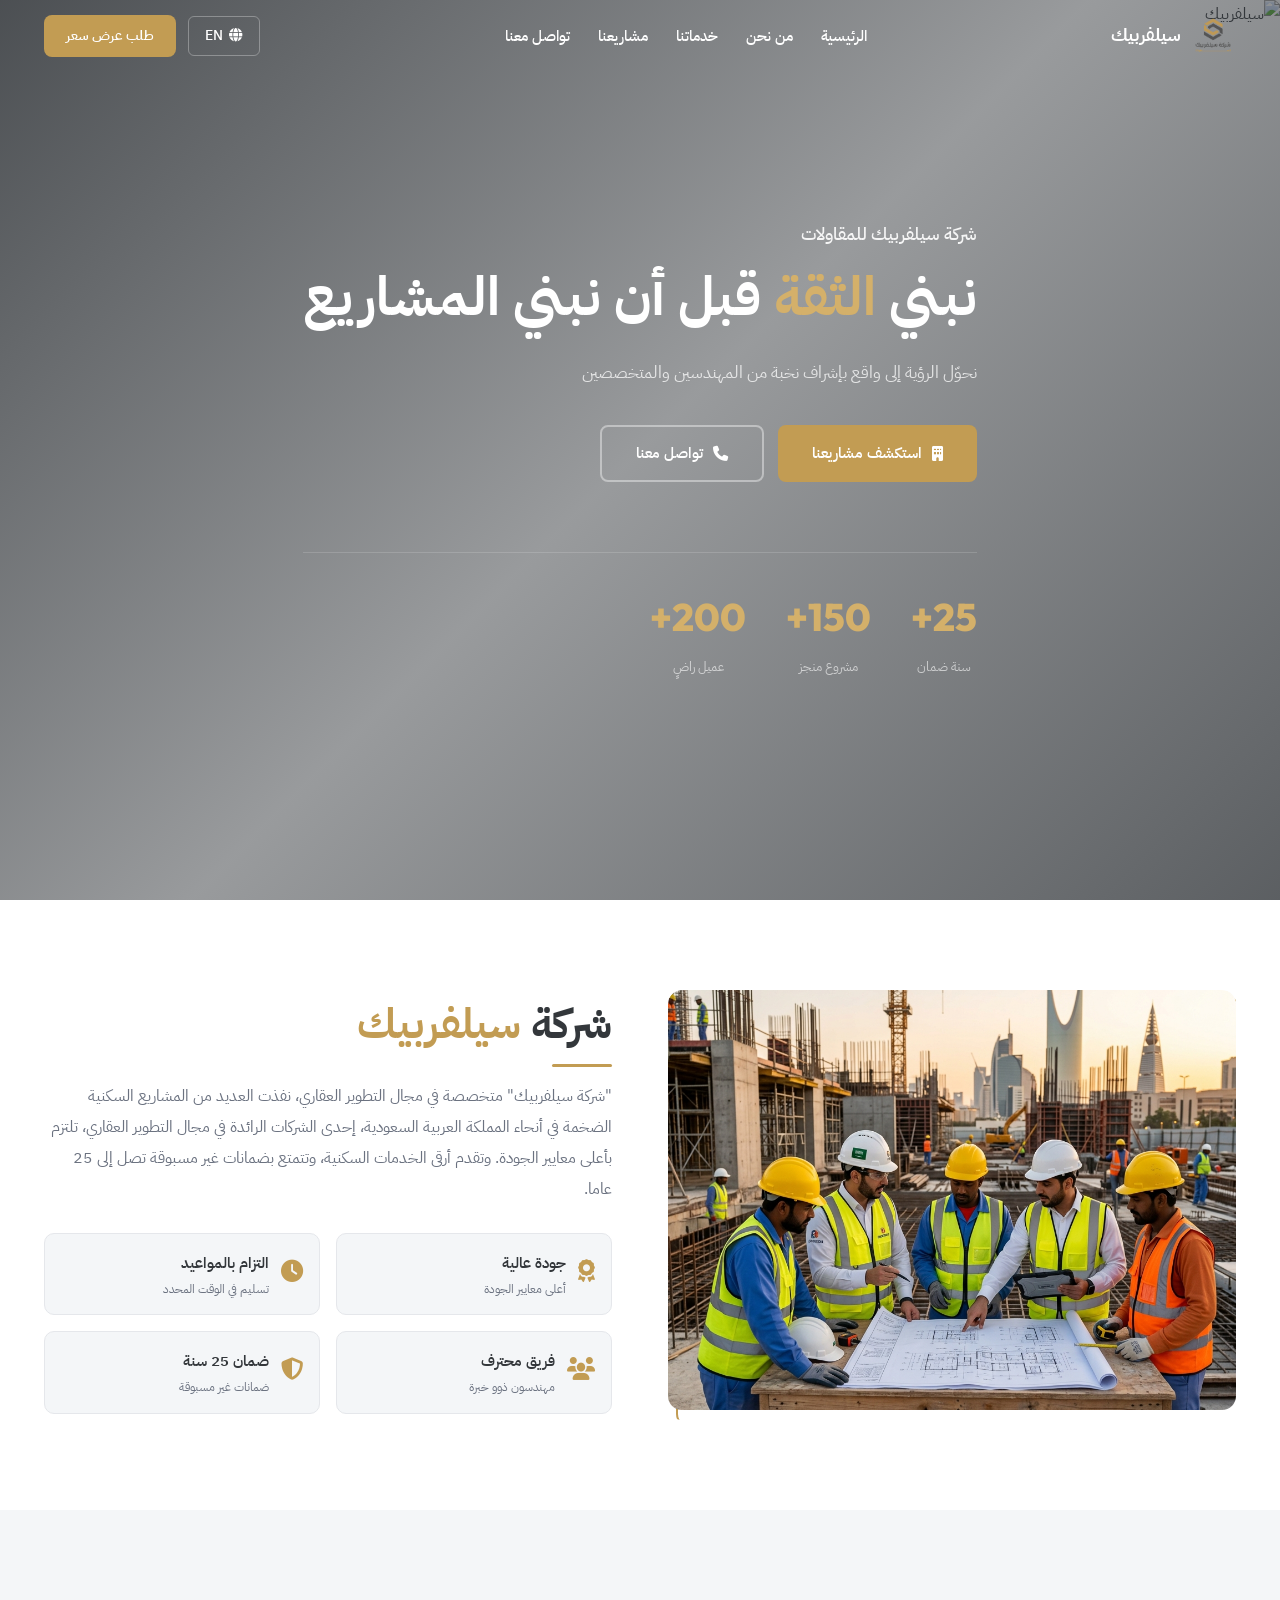
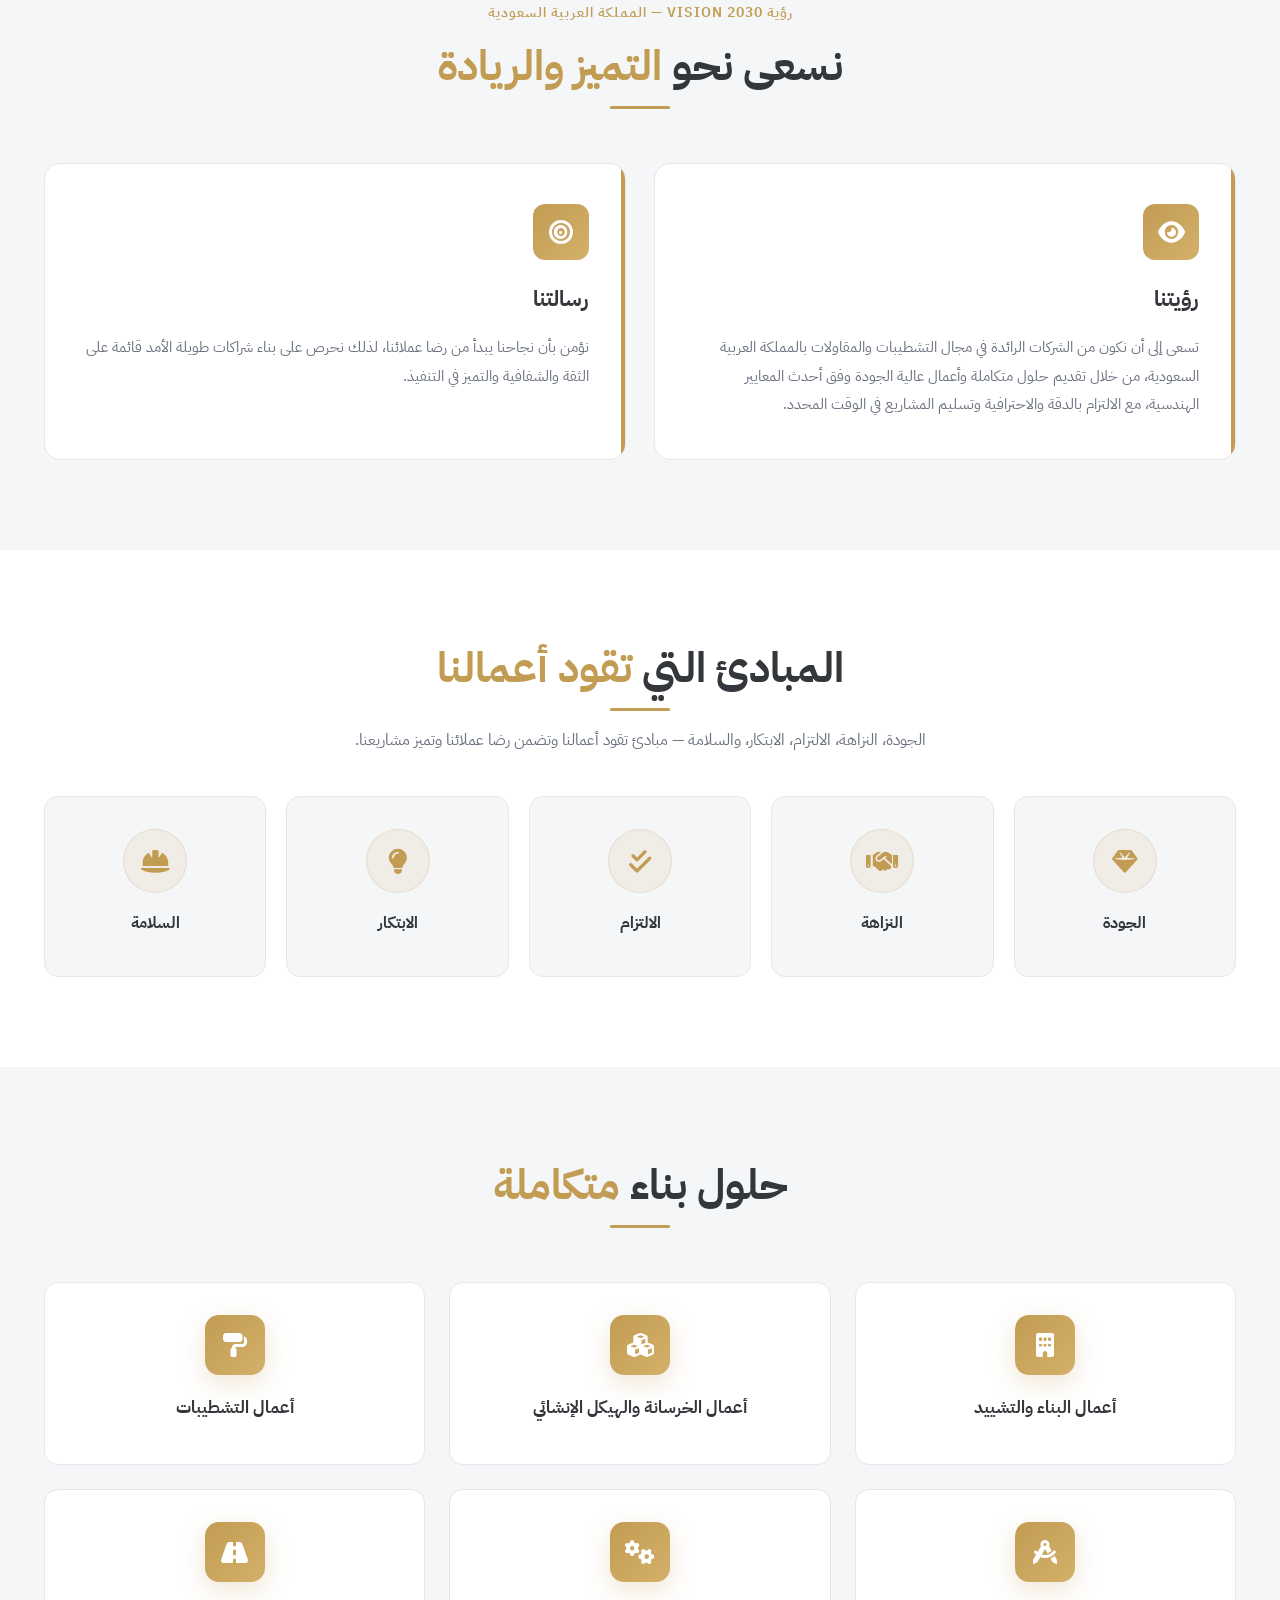
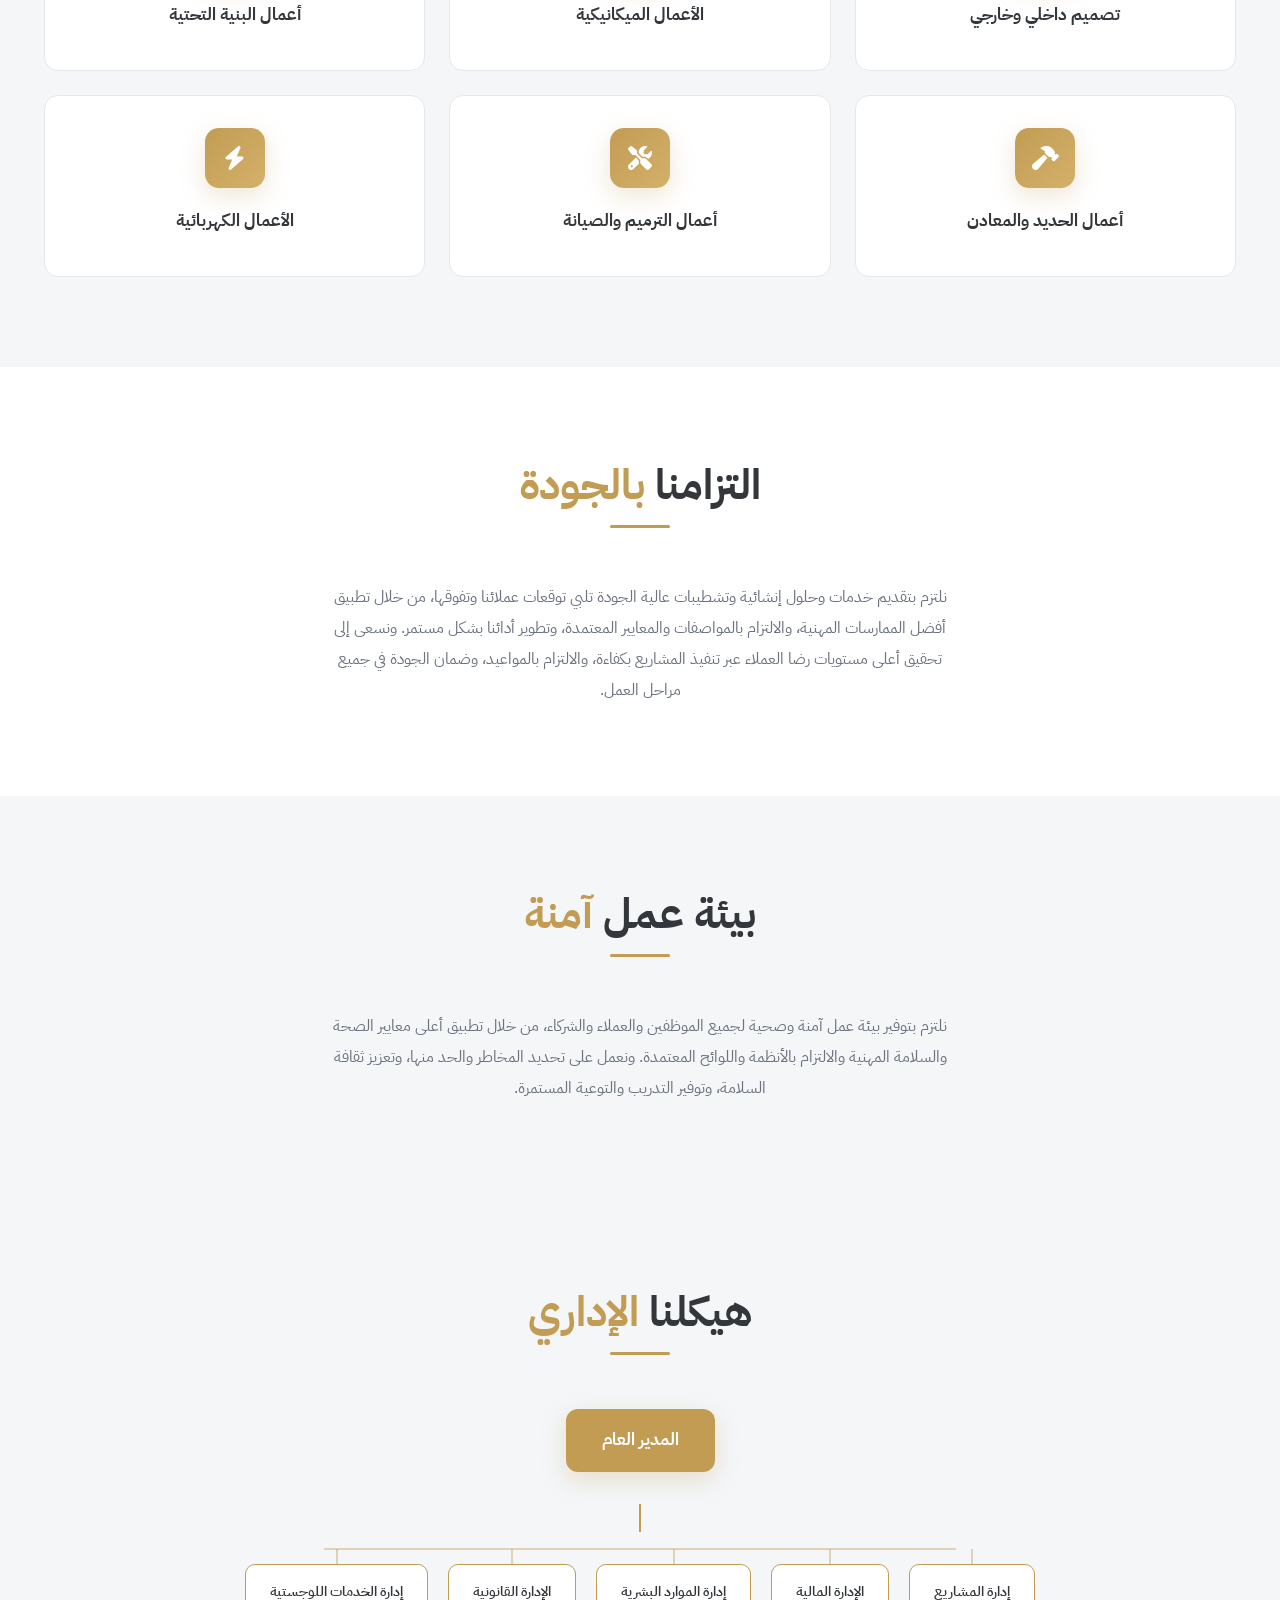
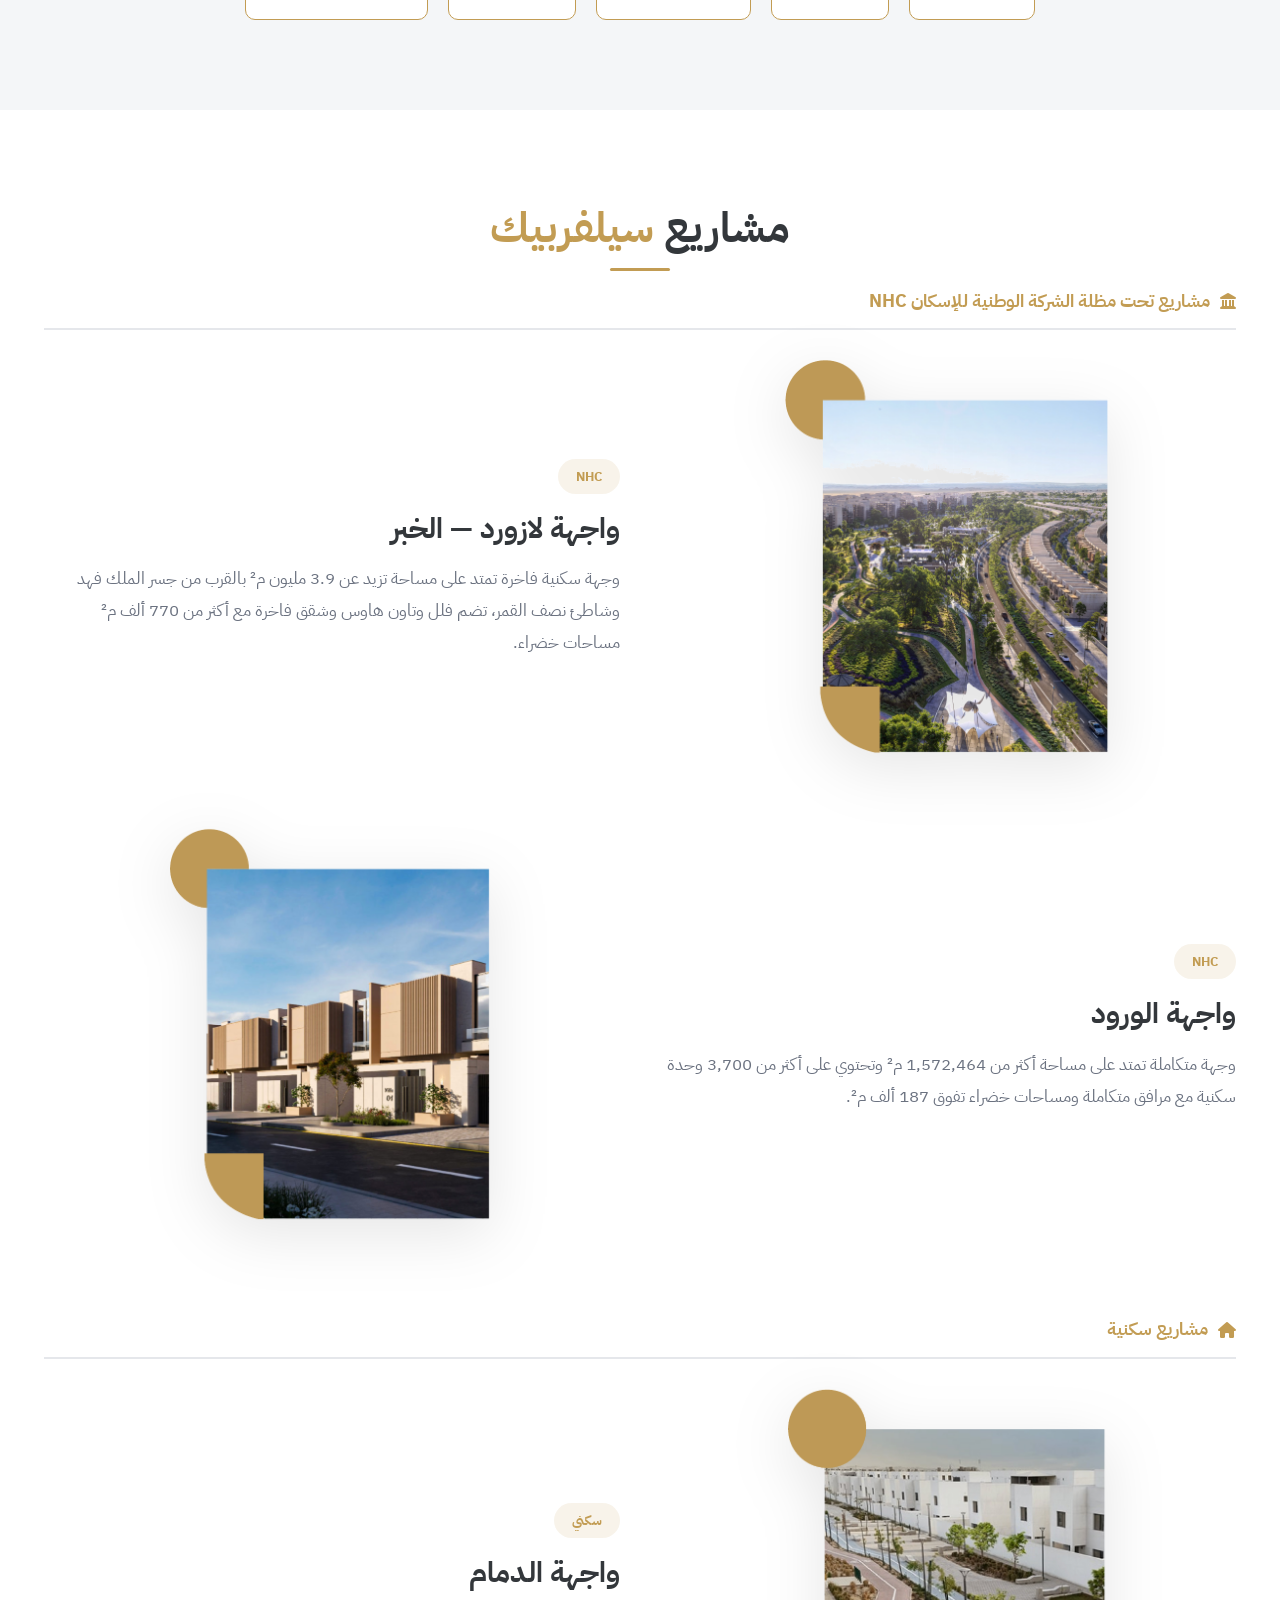
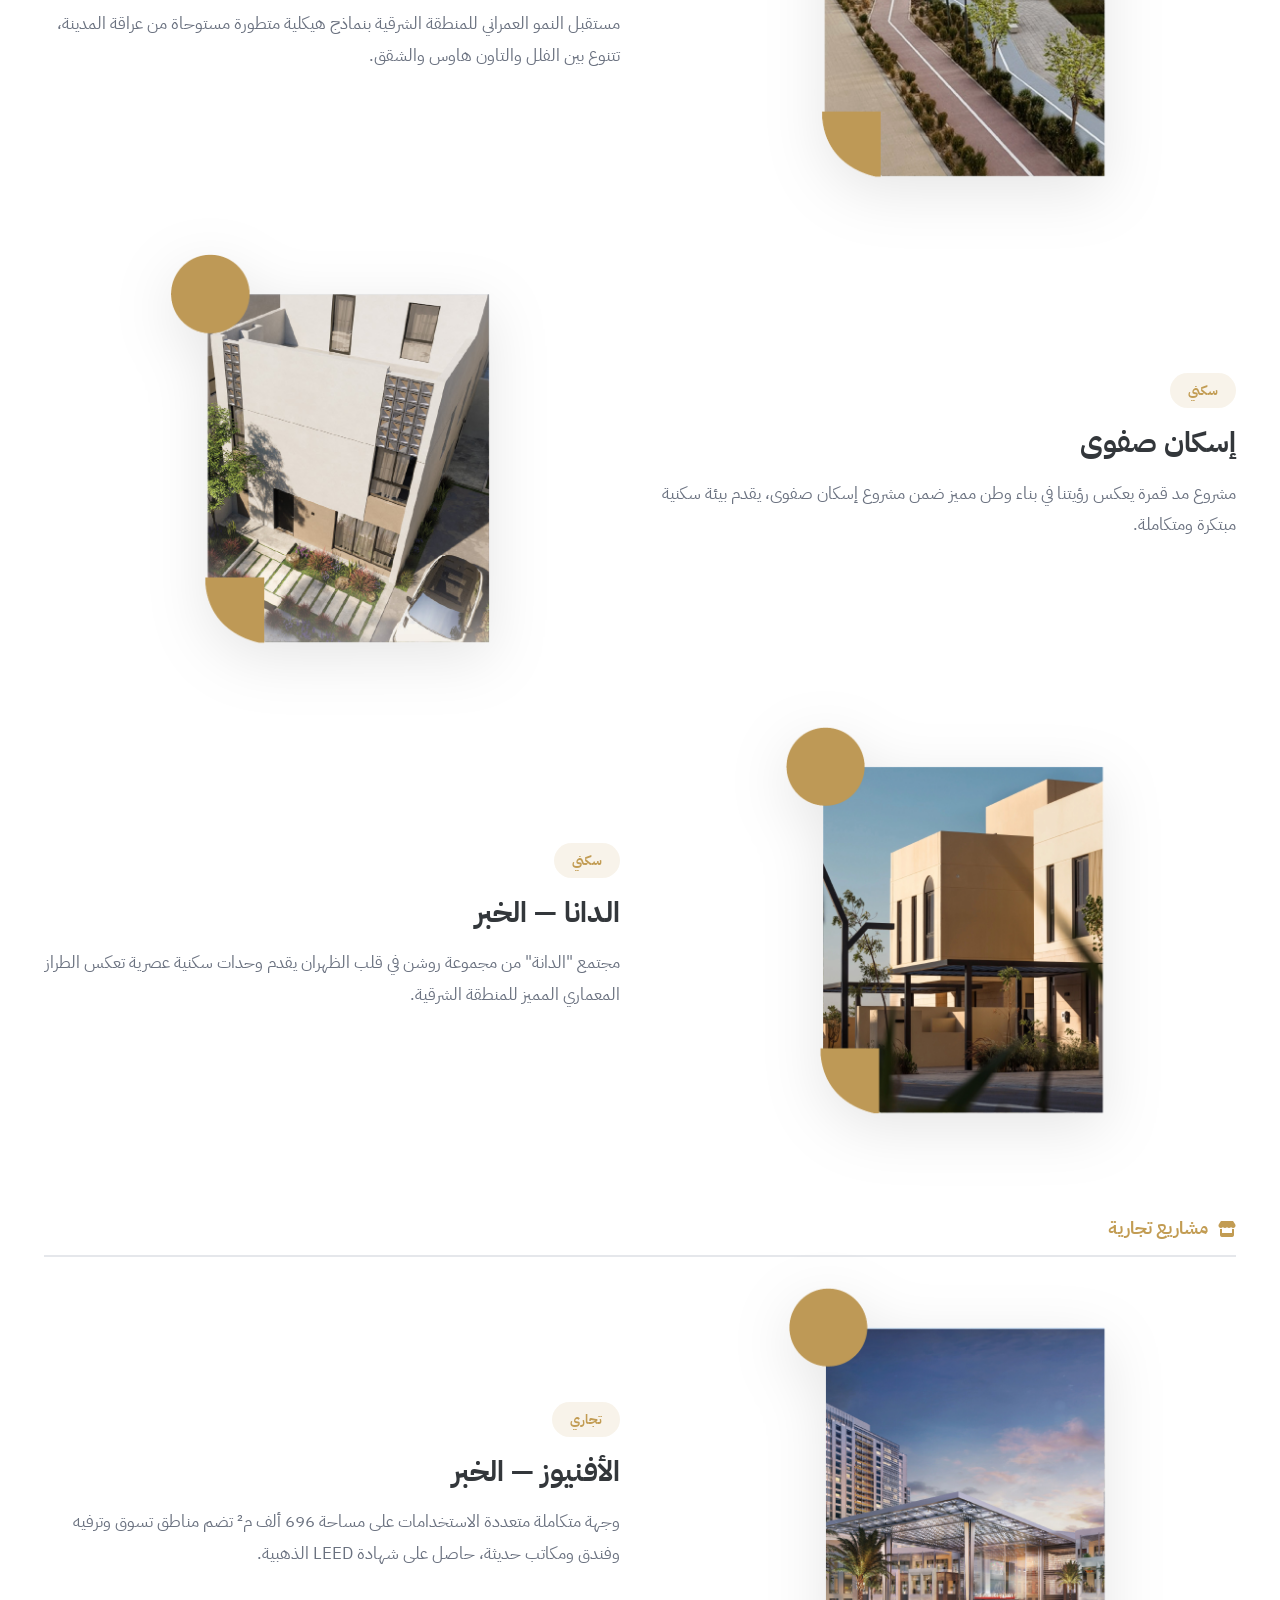
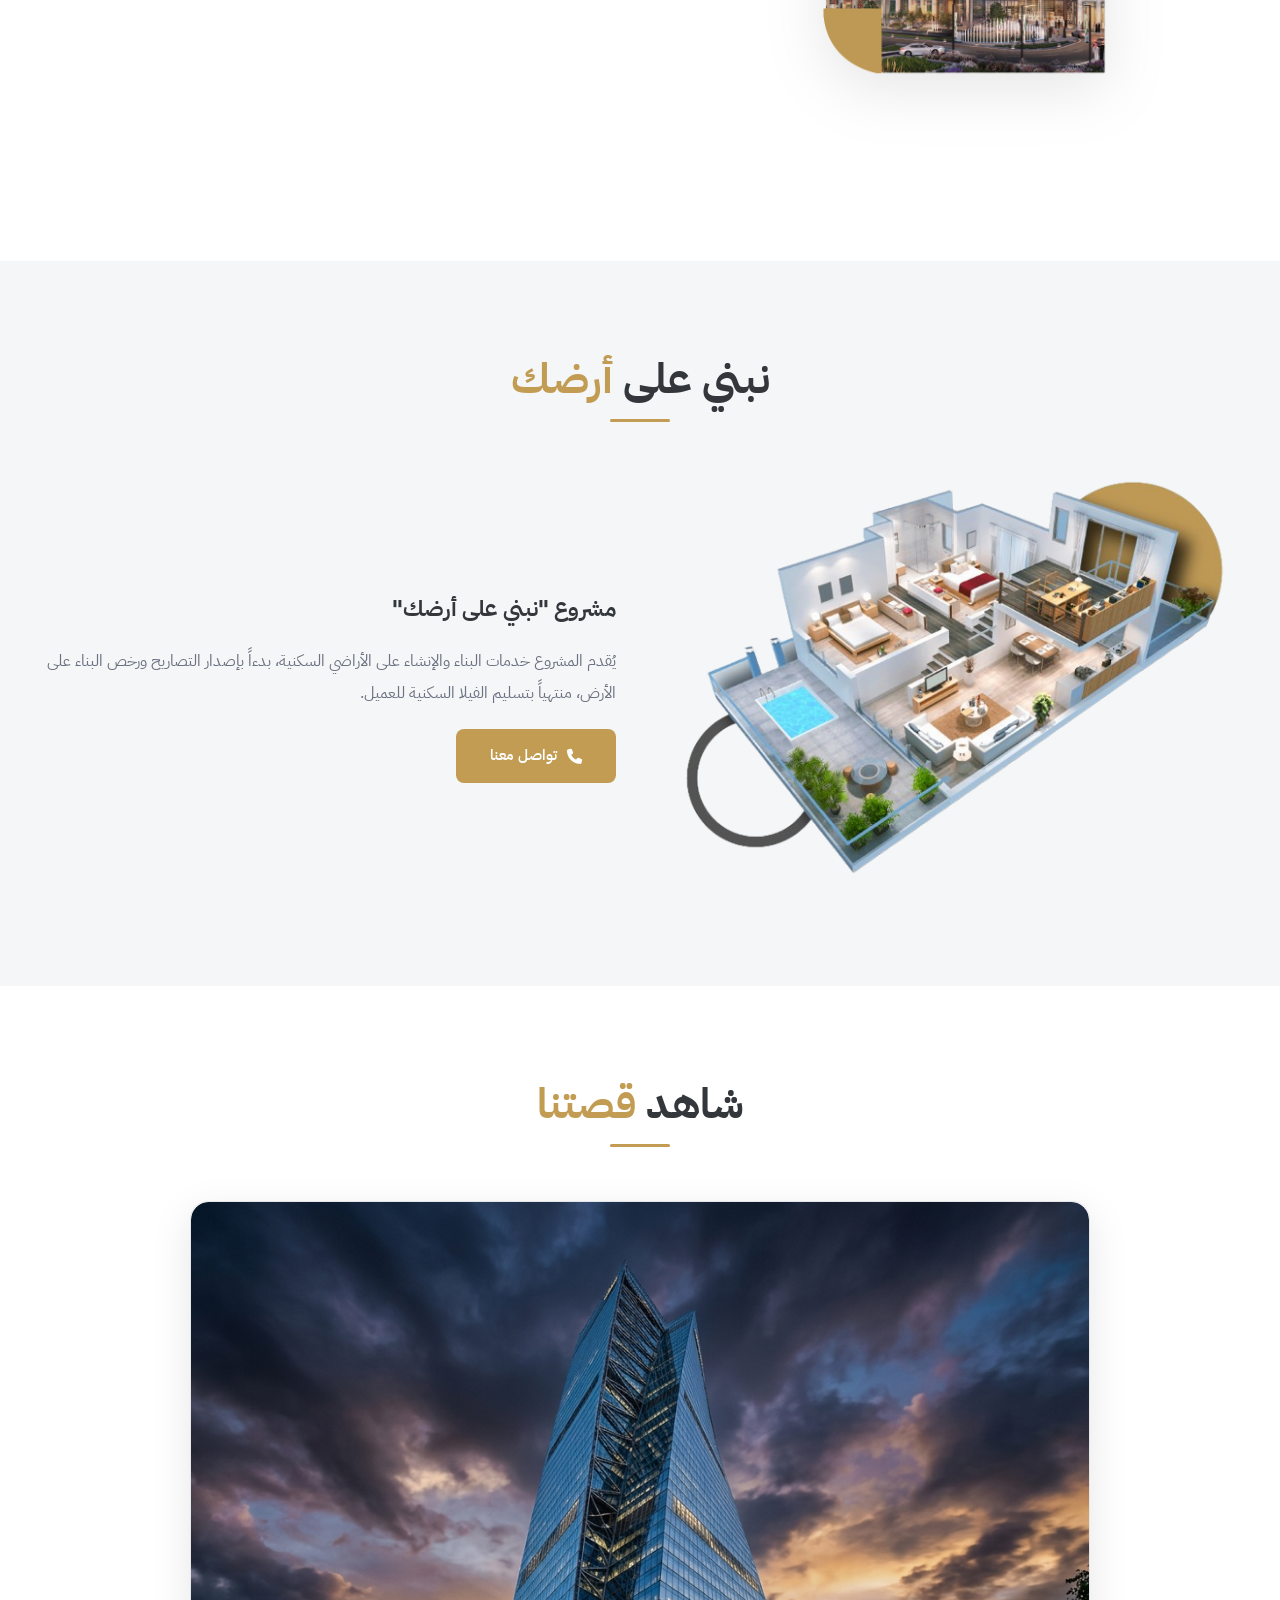
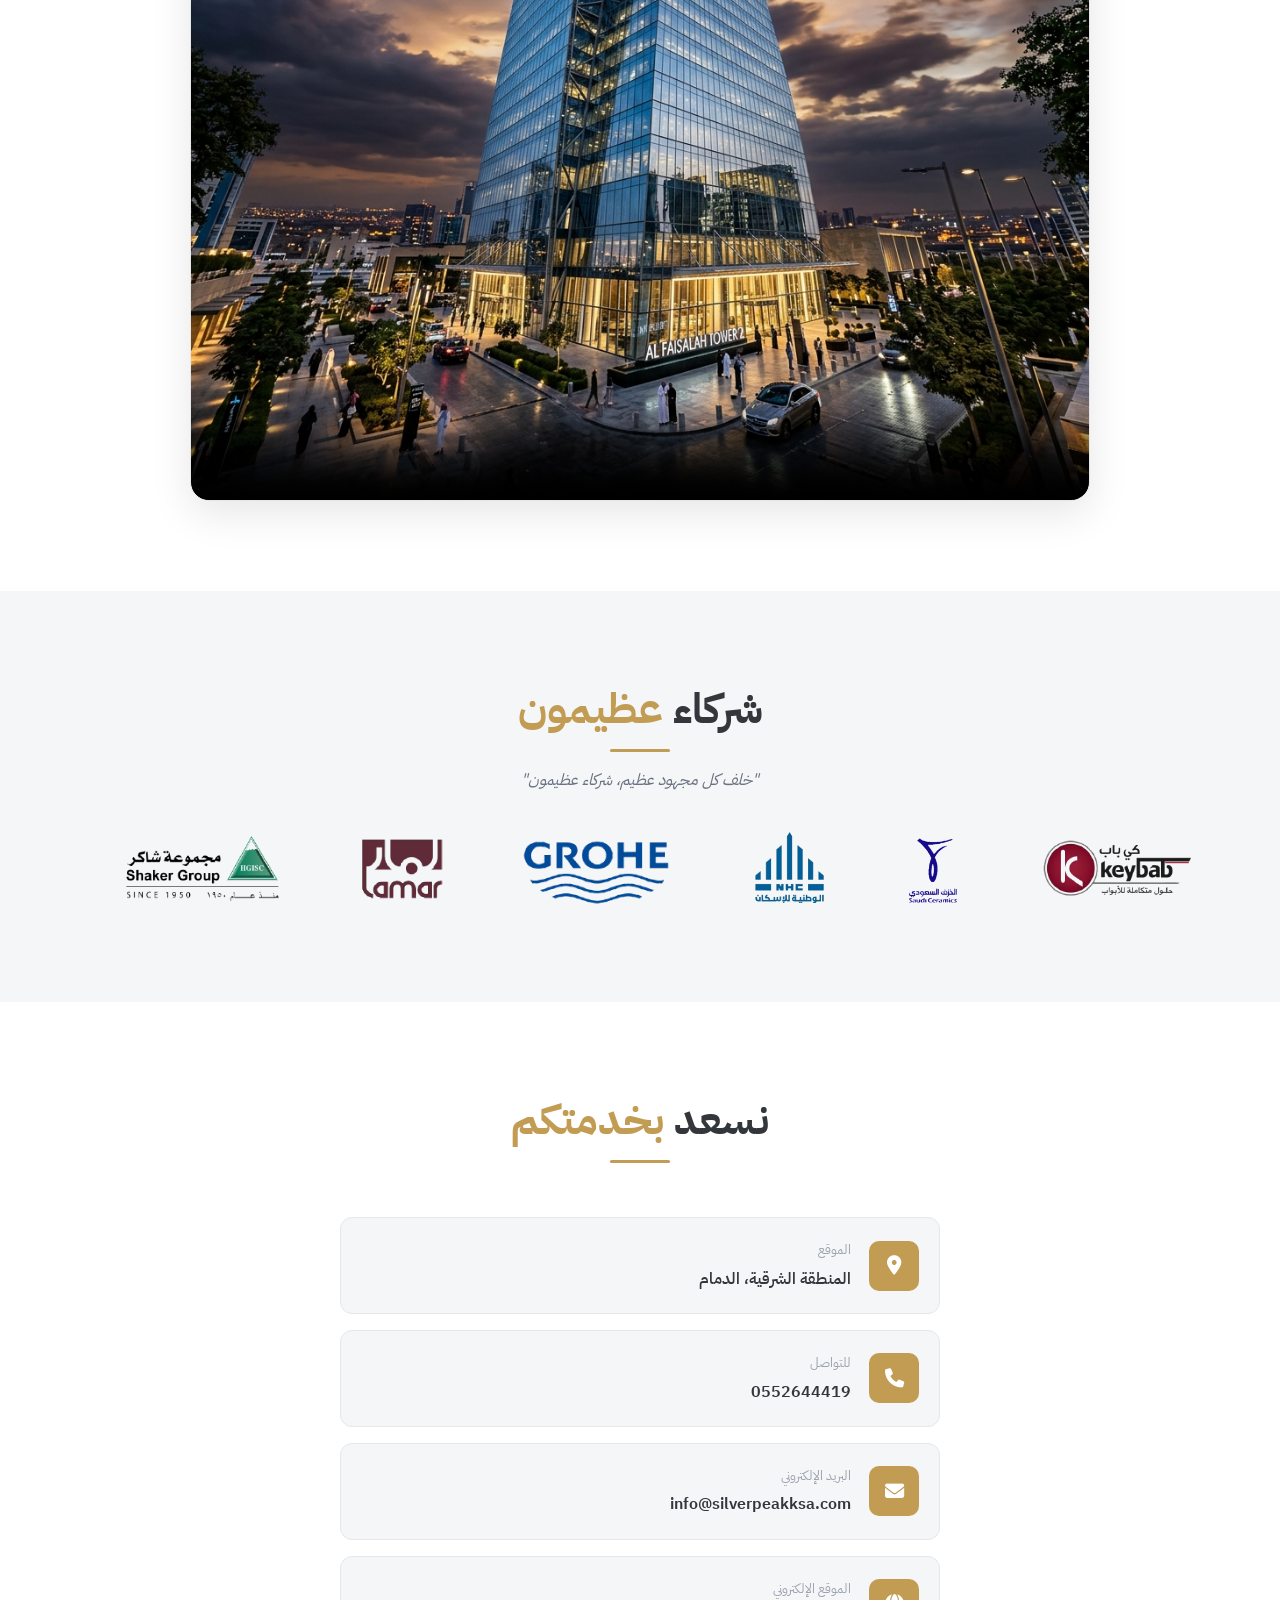
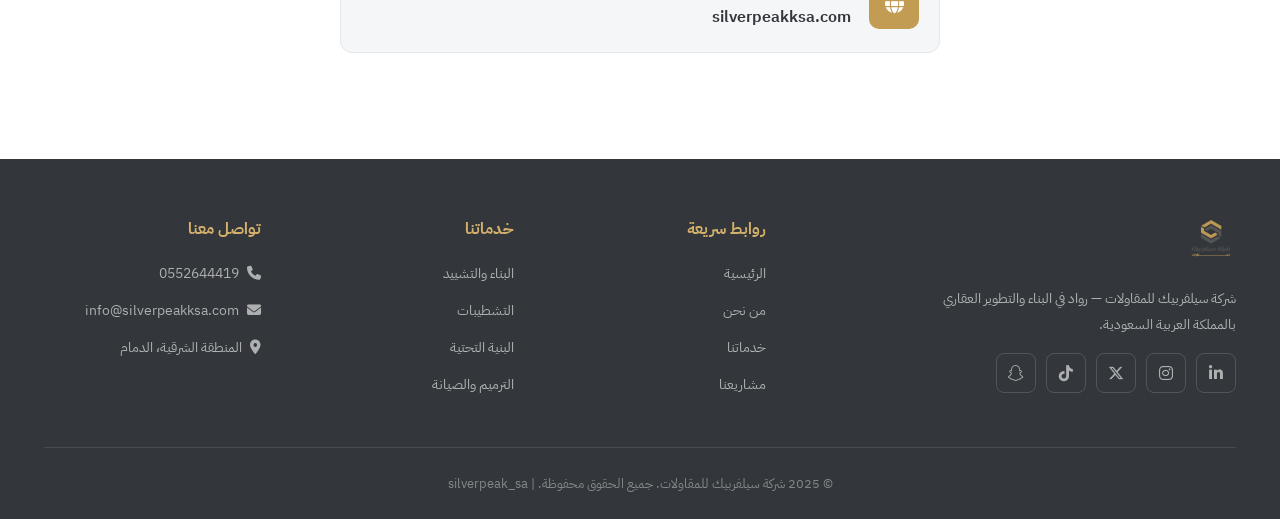
==== commit 76796f82: "Remove social icons from contact section, add WebP opengraph image, delete PNG version" ====
--- a/ar/index.html
+++ b/ar/index.html
@@ -1,4 +1,4 @@
-<!DOCTYPE html><html lang="ar" dir="rtl"><head><meta charset="UTF-8"><meta name="viewport" content="width=device-width,initial-scale=1.0"><title>شركة سيلفربيك للمقاولات</title><meta name="description" content="شركة سيلفربيك للمقاولات - رواد في البناء والتطوير العقاري"><link rel="icon" href="../assets/images/logo.png"><link rel="stylesheet" href="../style.css"><link rel="stylesheet" href="https://cdnjs.cloudflare.com/ajax/libs/font-awesome/6.5.1/css/all.min.css"></head><body dir="rtl">
+<!DOCTYPE html><html lang="ar" dir="rtl"><head><meta charset="UTF-8"><meta name="viewport" content="width=device-width,initial-scale=1.0"><title>شركة سيلفربيك للمقاولات</title><meta name="description" content="شركة سيلفربيك للمقاولات - رواد في البناء والتطوير العقاري"><meta property="og:title" content="شركة سيلفربيك للمقاولات"><meta property="og:description" content="شركة سيلفربيك للمقاولات - رواد في البناء والتطوير العقاري"><meta property="og:image" content="../assets/images/opengraphimage.webp"><link rel="icon" href="../assets/images/logo.png"><link rel="stylesheet" href="../style.css"><link rel="stylesheet" href="https://cdnjs.cloudflare.com/ajax/libs/font-awesome/6.5.1/css/all.min.css"></head><body dir="rtl">
 
 <nav class="navbar" id="navbar"><div class="container">
 <a href="#" class="navbar-logo"><img src="../assets/images/logo.png" alt="سيلفربيك"><span>سيلفربيك</span></a>
@@ -114,7 +114,7 @@
 
 <section class="video-section section-padding"><div class="container">
 <div class="text-center reveal"><h2 class="section-title">شاهد <span class="gold-text">قصتنا</span></h2></div>
-<div class="video-wrapper reveal"><video controls poster="../assets/images/hero-building.png" preload="metadata"><source src="../assets/video/promo.mp4" type="video/mp4">متصفحك لا يدعم عرض الفيديو</video></div>
+<div class="video-wrapper reveal"><video controls poster="../assets/images/hero-building.png" preload="metadata"><source src="../assets/video/promo.webm" type="video/webm">متصفحك لا يدعم عرض الفيديو</video></div>
 </div></section>
 
 <section class="partners section-padding"><div class="container">
@@ -153,13 +153,6 @@
 <div class="contact-info-card"><div class="contact-icon-box"><i class="fas fa-phone"></i></div><div><h4>للتواصل</h4><p><a href="tel:0552644419" dir="ltr">0552644419</a></p></div></div>
 <div class="contact-info-card"><div class="contact-icon-box"><i class="fas fa-envelope"></i></div><div><h4>البريد الإلكتروني</h4><p><a href="mailto:info@silverpeakksa.com">info@silverpeakksa.com</a></p></div></div>
 <div class="contact-info-card"><div class="contact-icon-box"><i class="fas fa-globe"></i></div><div><h4>الموقع الإلكتروني</h4><p><a href="https://silverpeakksa.com">silverpeakksa.com</a></p></div></div>
-<div class="contact-social">
-<a href="#" aria-label="LinkedIn"><i class="fab fa-linkedin-in"></i></a>
-<a href="#" aria-label="Instagram"><i class="fab fa-instagram"></i></a>
-<a href="#" aria-label="X"><i class="fab fa-x-twitter"></i></a>
-<a href="#" aria-label="TikTok"><i class="fab fa-tiktok"></i></a>
-<a href="#" aria-label="Snapchat"><i class="fab fa-snapchat-ghost"></i></a>
-</div>
 </div>
 
 </div></div></section>
--- a/style.css
+++ b/style.css
@@ -323,7 +323,7 @@
 .partners-marquee:hover .partners-track { animation-play-state: paused; }
 .partners-track {
   display:flex; align-items:center; gap:64px; animation:marquee 30s linear infinite;
-  flex-shrink:0; padding:0 32px;
+  flex-shrink:0; padding:0 32px; width:max-content;
 }
 .partners-track img { height:85px !important; width:auto; opacity:1; filter:none; transition:transform 0.3s ease; }
 .partners-track img:hover { transform:scale(1.1); }
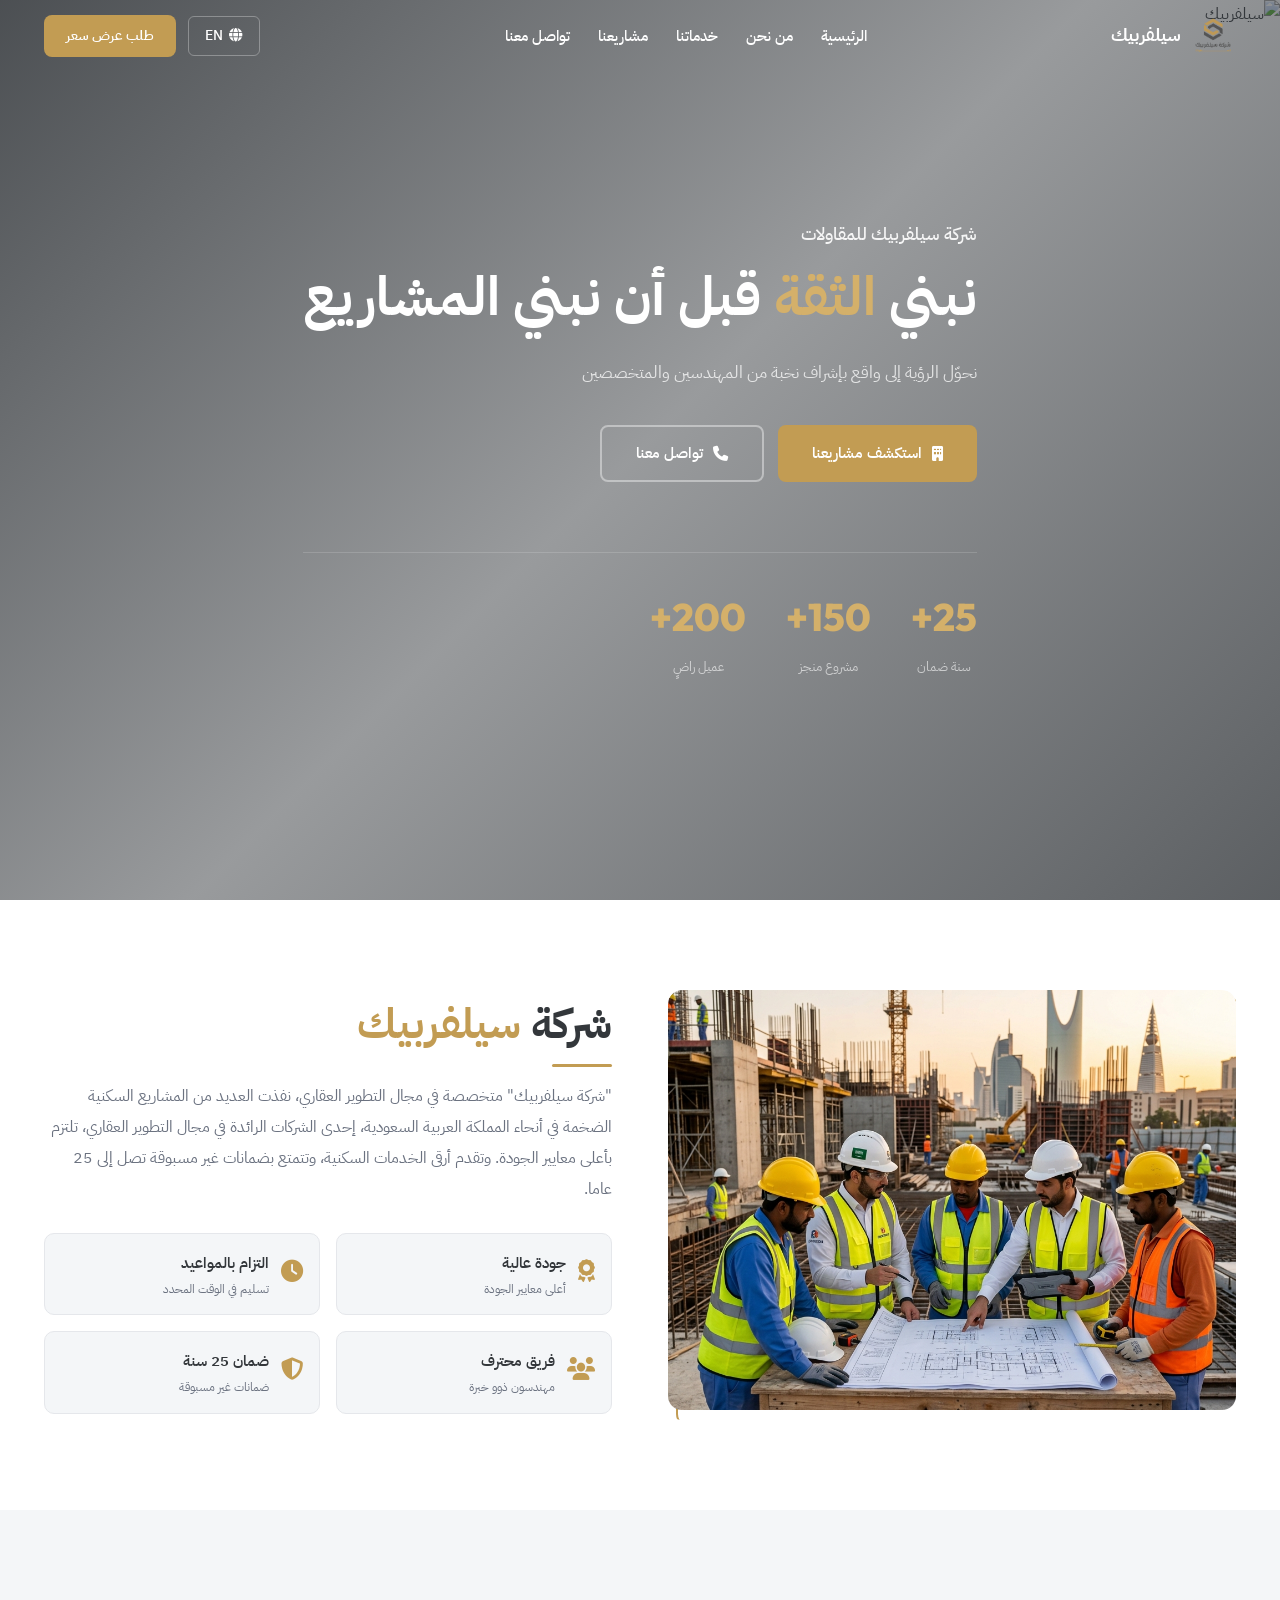
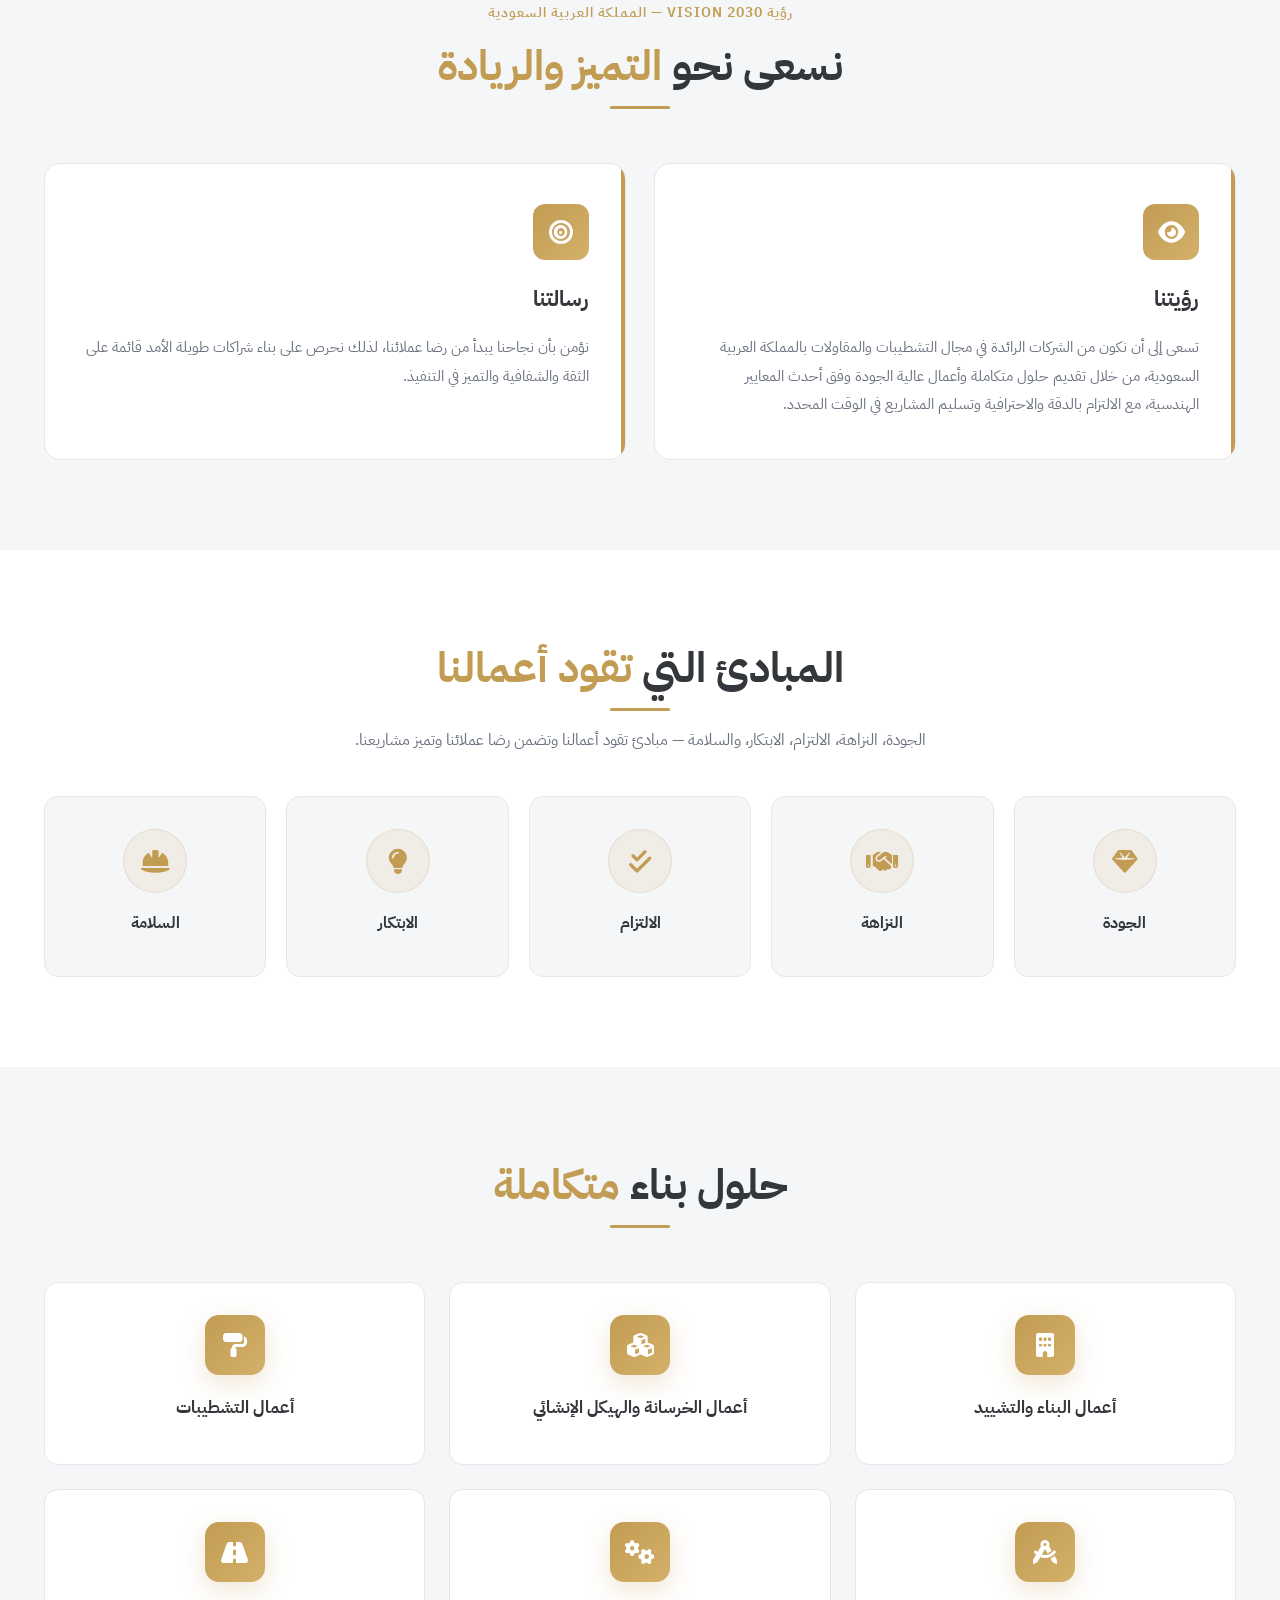
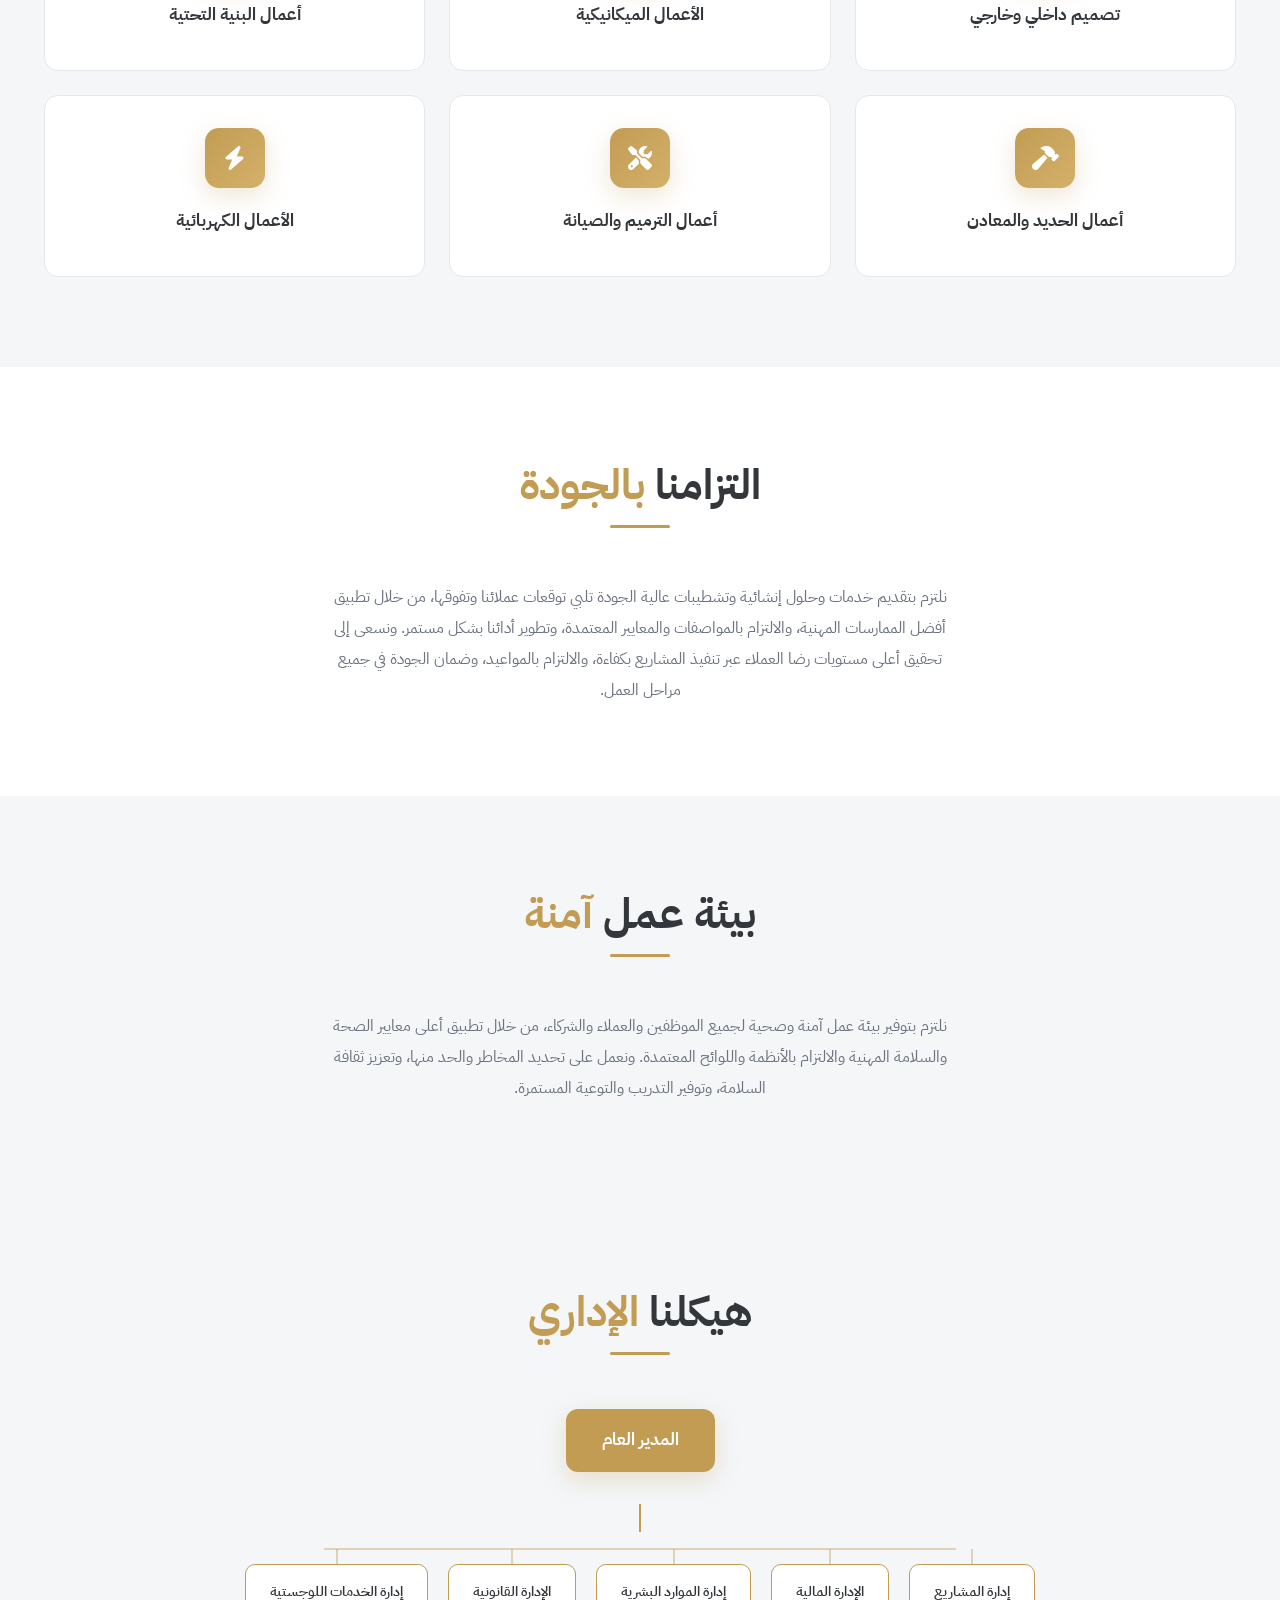
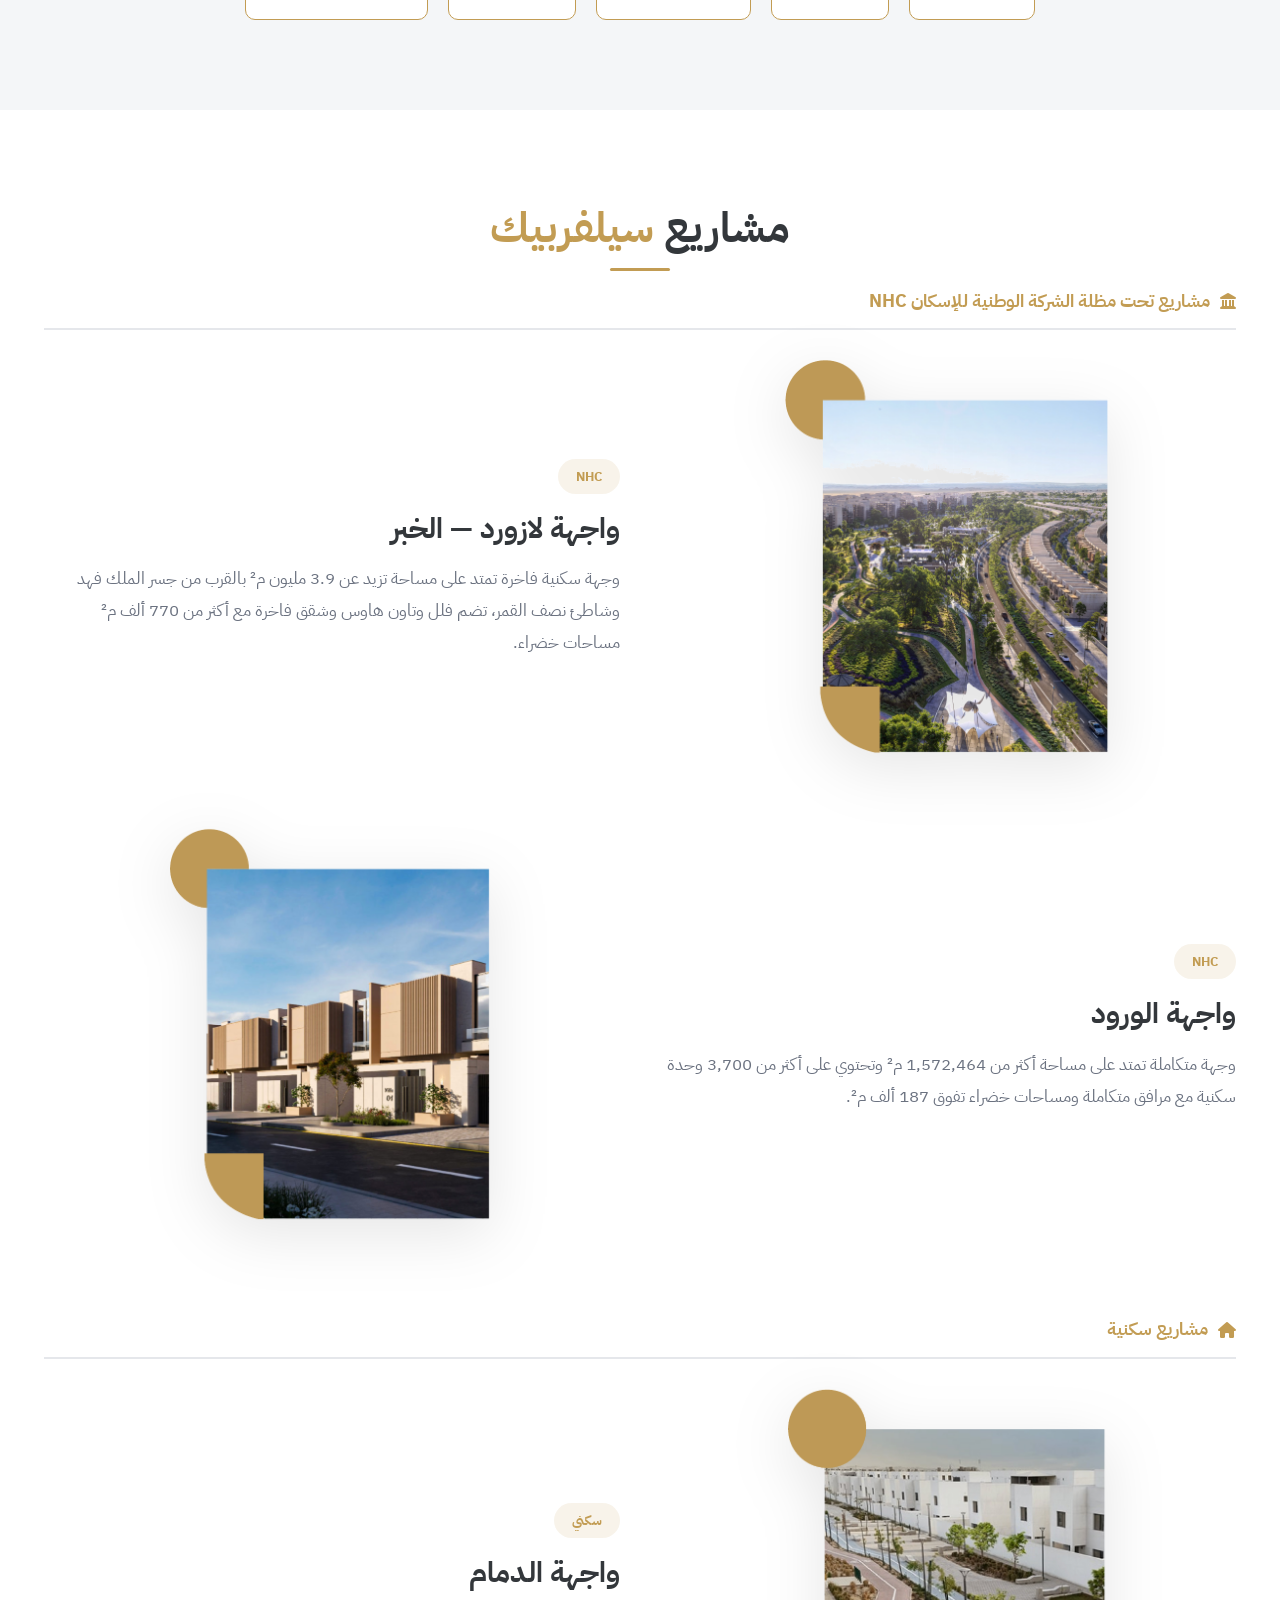
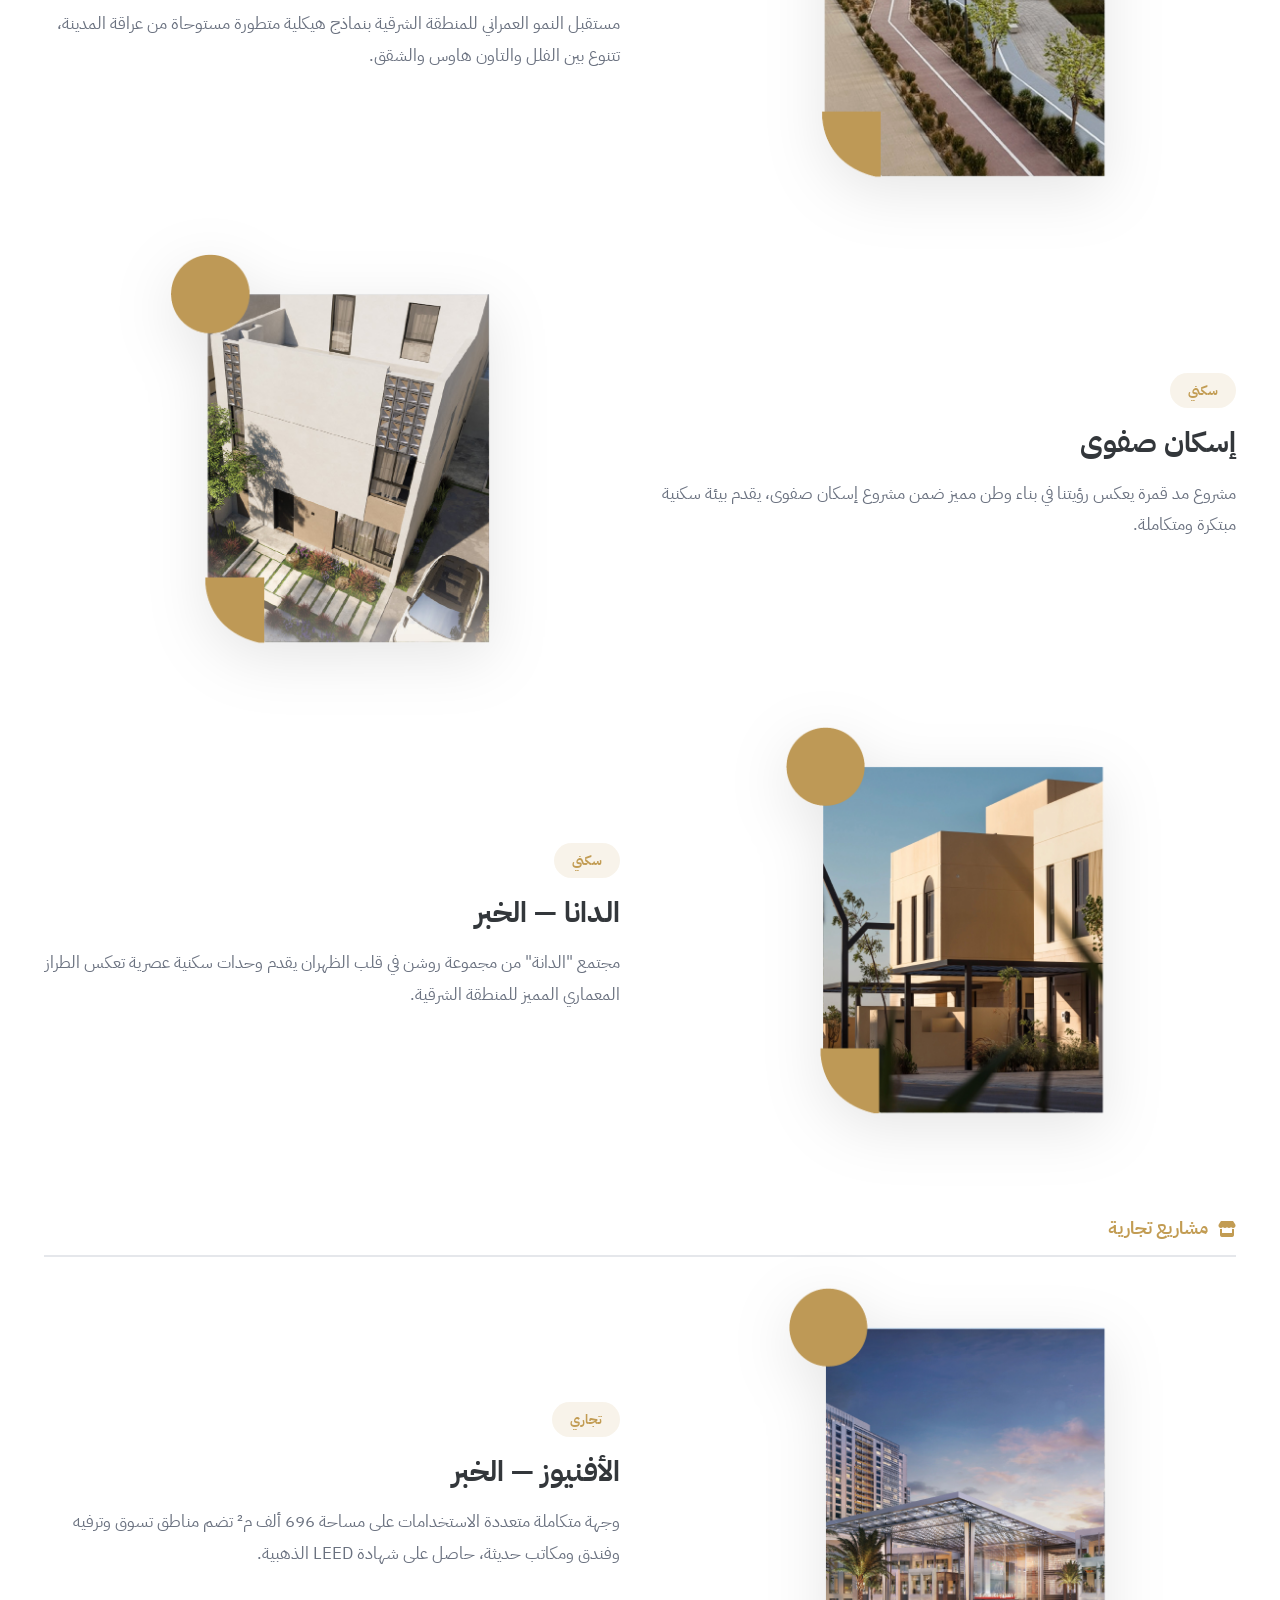
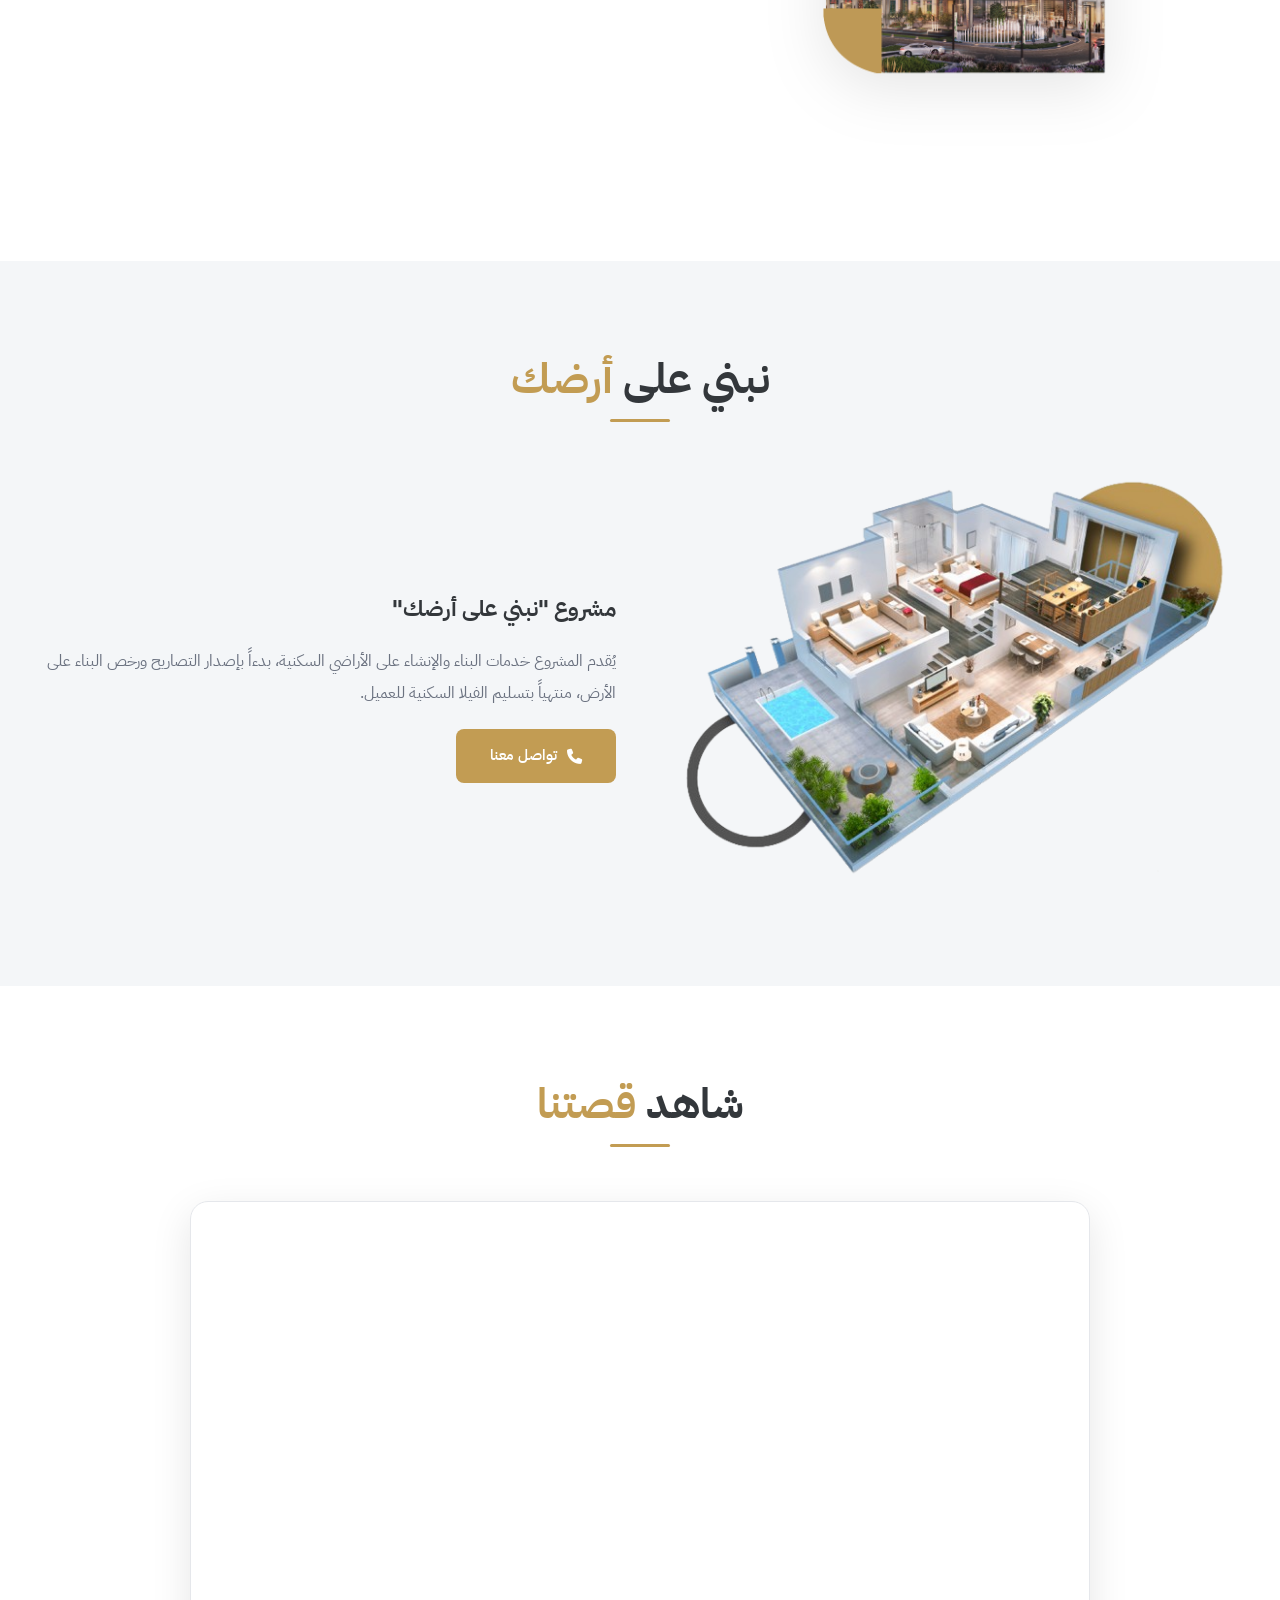
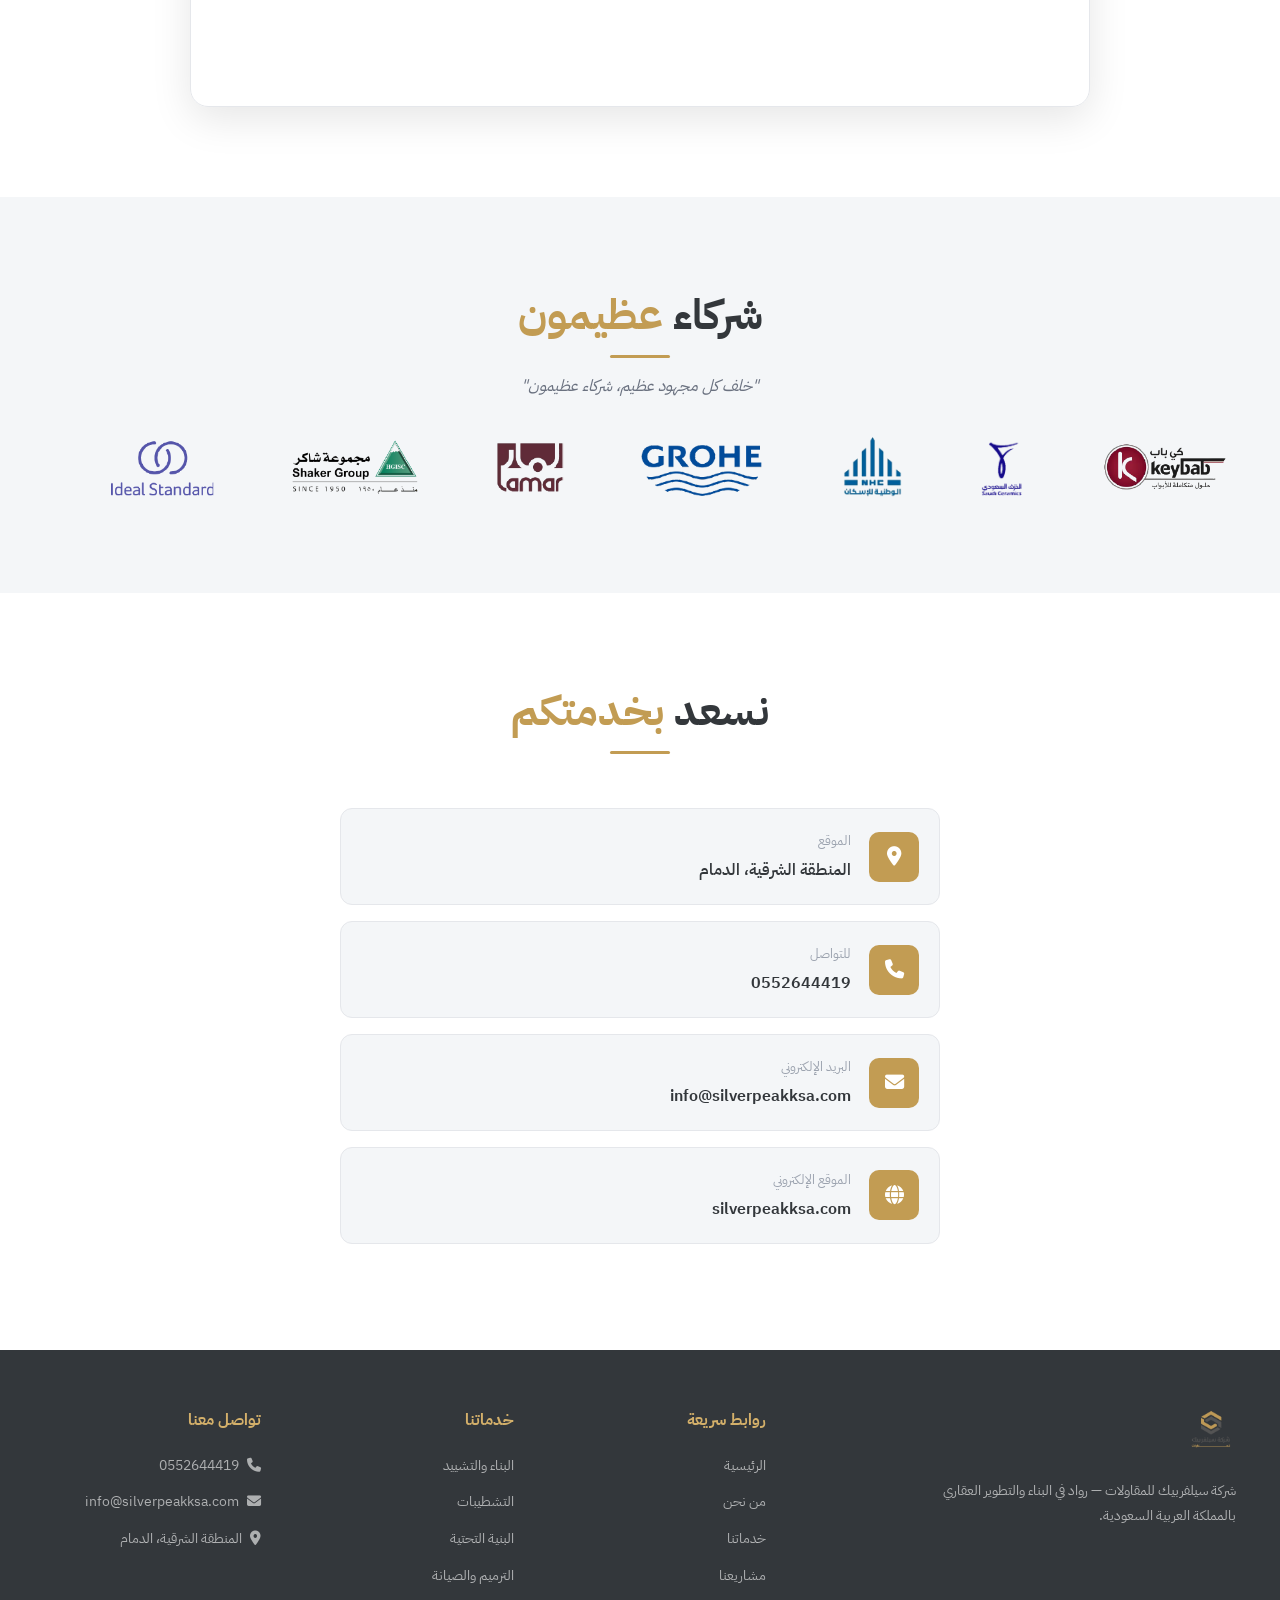
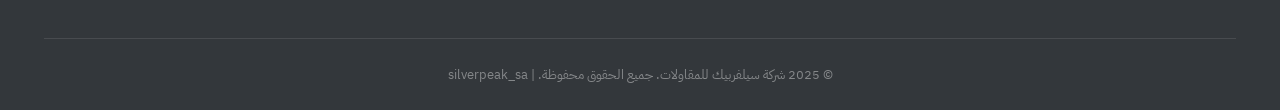
==== commit 9efbc30b: "Replace WebM video with Vimeo iframe, remove footer social links, fix mobile layout & partner marque" ====
--- a/ar/index.html
+++ b/ar/index.html
@@ -114,7 +114,7 @@
 
 <section class="video-section section-padding"><div class="container">
 <div class="text-center reveal"><h2 class="section-title">شاهد <span class="gold-text">قصتنا</span></h2></div>
-<div class="video-wrapper reveal"><video controls poster="../assets/images/hero-building.png" preload="metadata"><source src="../assets/video/promo.webm" type="video/webm">متصفحك لا يدعم عرض الفيديو</video></div>
+<div class="video-wrapper reveal"><iframe src="https://player.vimeo.com/video/1201426133?title=0&byline=0&portrait=0&badge=0&autopause=0&player_id=0&app_id=58479&dnt=1" frameborder="0" allow="autoplay; fullscreen; picture-in-picture; clipboard-write; encrypted-media" title="SilverPeak"></iframe></div>
 </div></section>
 
 <section class="partners section-padding"><div class="container">
@@ -160,7 +160,7 @@
 <footer class="footer"><div class="container">
 <div class="footer-grid">
 <div class="footer-brand"><img src="../assets/images/logo.png" alt="سيلفربيك"><p>شركة سيلفربيك للمقاولات — رواد في البناء والتطوير العقاري بالمملكة العربية السعودية.</p>
-<div class="footer-social"><a href="#"><i class="fab fa-linkedin-in"></i></a><a href="#"><i class="fab fa-instagram"></i></a><a href="#"><i class="fab fa-x-twitter"></i></a><a href="#"><i class="fab fa-tiktok"></i></a><a href="#"><i class="fab fa-snapchat-ghost"></i></a></div></div>
+</div>
 <div><h4>روابط سريعة</h4><ul class="footer-links"><li><a href="#home">الرئيسية</a></li><li><a href="#about">من نحن</a></li><li><a href="#services">خدماتنا</a></li><li><a href="#projects">مشاريعنا</a></li></ul></div>
 <div><h4>خدماتنا</h4><ul class="footer-links"><li><a href="#services">البناء والتشييد</a></li><li><a href="#services">التشطيبات</a></li><li><a href="#services">البنية التحتية</a></li><li><a href="#services">الترميم والصيانة</a></li></ul></div>
 <div><h4>تواصل معنا</h4><ul class="footer-links"><li><a href="tel:0552644419"><i class="fas fa-phone" style="margin-left:8px"></i>0552644419</a></li><li><a href="mailto:info@silverpeakksa.com"><i class="fas fa-envelope" style="margin-left:8px"></i>info@silverpeakksa.com</a></li><li><a href="#"><i class="fas fa-map-marker-alt" style="margin-left:8px"></i>المنطقة الشرقية، الدمام</a></li></ul></div>
--- a/style.css
+++ b/style.css
@@ -309,9 +309,9 @@
 .video-wrapper {
   position:relative; border-radius:18px; overflow:hidden;
   max-width:900px; margin:40px auto 0; box-shadow:var(--shadow-lg);
-  border:1px solid var(--border);
-}
-.video-wrapper video { width:100%; display:block; border-radius:18px; }
+  border:1px solid var(--border); aspect-ratio: 16 / 9;
+}
+.video-wrapper video, .video-wrapper iframe { width:100%; height:100%; display:block; border-radius:18px; border:none; }
 
 /* ─── PARTNERS ─── */
 .partners { background:var(--bg-alt); overflow:hidden; }
@@ -322,12 +322,21 @@
 .partners-marquee { display:flex; gap:0; overflow:hidden; margin-top:20px; }
 .partners-marquee:hover .partners-track { animation-play-state: paused; }
 .partners-track {
-  display:flex; align-items:center; gap:64px; animation:marquee 30s linear infinite;
-  flex-shrink:0; padding:0 32px; width:max-content;
-}
-.partners-track img { height:85px !important; width:auto; opacity:1; filter:none; transition:transform 0.3s ease; }
+  display:flex; align-items:center; gap:64px;
+  flex-shrink:0; width:max-content;
+}
+body[dir="ltr"] .partners-track {
+  padding-right: 64px; padding-left: 0;
+  animation: marquee-ltr 30s linear infinite;
+}
+body[dir="rtl"] .partners-track {
+  padding-left: 64px; padding-right: 0;
+  animation: marquee-rtl 30s linear infinite;
+}
+.partners-track img { height:70px !important; width:auto; opacity:1; filter:none; transition:transform 0.3s ease; }
 .partners-track img:hover { transform:scale(1.1); }
-@keyframes marquee { 0%{transform:translateX(0)} 100%{transform:translateX(-50%)} }
+@keyframes marquee-ltr { 0%{transform:translateX(0)} 100%{transform:translateX(-50%)} }
+@keyframes marquee-rtl { 0%{transform:translateX(0)} 100%{transform:translateX(50%)} }
 
 /* ─── CONTACT ─── */
 .contact { background:var(--bg); }
@@ -406,24 +415,28 @@
   .org-branches{gap:12px}
 }
 @media(max-width:768px){
-  .nav-links{display:none} .nav-cta{display:none} .mobile-toggle{display:block}
+  .nav-links{display:none} .mobile-toggle{display:block}
+  .nav-cta { display:flex; gap:8px; margin-left:auto; margin-right:12px; }
+  .nav-cta .btn { display:none; }
   .nav-links.active{
     display:flex;flex-direction:column;position:absolute;top:100%;left:0;right:0;
     background:rgba(255,255,255,0.98);backdrop-filter:blur(20px);padding:20px;gap:16px;
     border-bottom:1px solid var(--border);box-shadow:var(--shadow-md);
   }
   .nav-links.active a{color:var(--text)!important}
+  .hero-content { margin-top: 60px; }
   .hero h1{font-size:1.8rem}
   .hero-stats{flex-direction:column;gap:16px}
   .about-grid,.vm-grid,.policy-grid,.build-land-grid,.contact-grid{grid-template-columns:1fr}
   .about-features,.services-grid{grid-template-columns:1fr}
   .projects-grid{gap:32px}
   .project-card, .project-card:nth-child(even){flex-direction:column; gap:20px; text-align:center;}
-  .values-grid{grid-template-columns:repeat(2,1fr)}
+  .values-grid{grid-template-columns:1fr; gap:16px}
   .footer-grid{grid-template-columns:1fr}
   .form-row{grid-template-columns:1fr}
   .hero-buttons{flex-direction:column}
   .section-padding{padding:56px 0}
   .org-branches{flex-direction:column;align-items:center}
   .org-branches::before{display:none}
-}
+  .partners-track img { height:45px !important; }
+}
